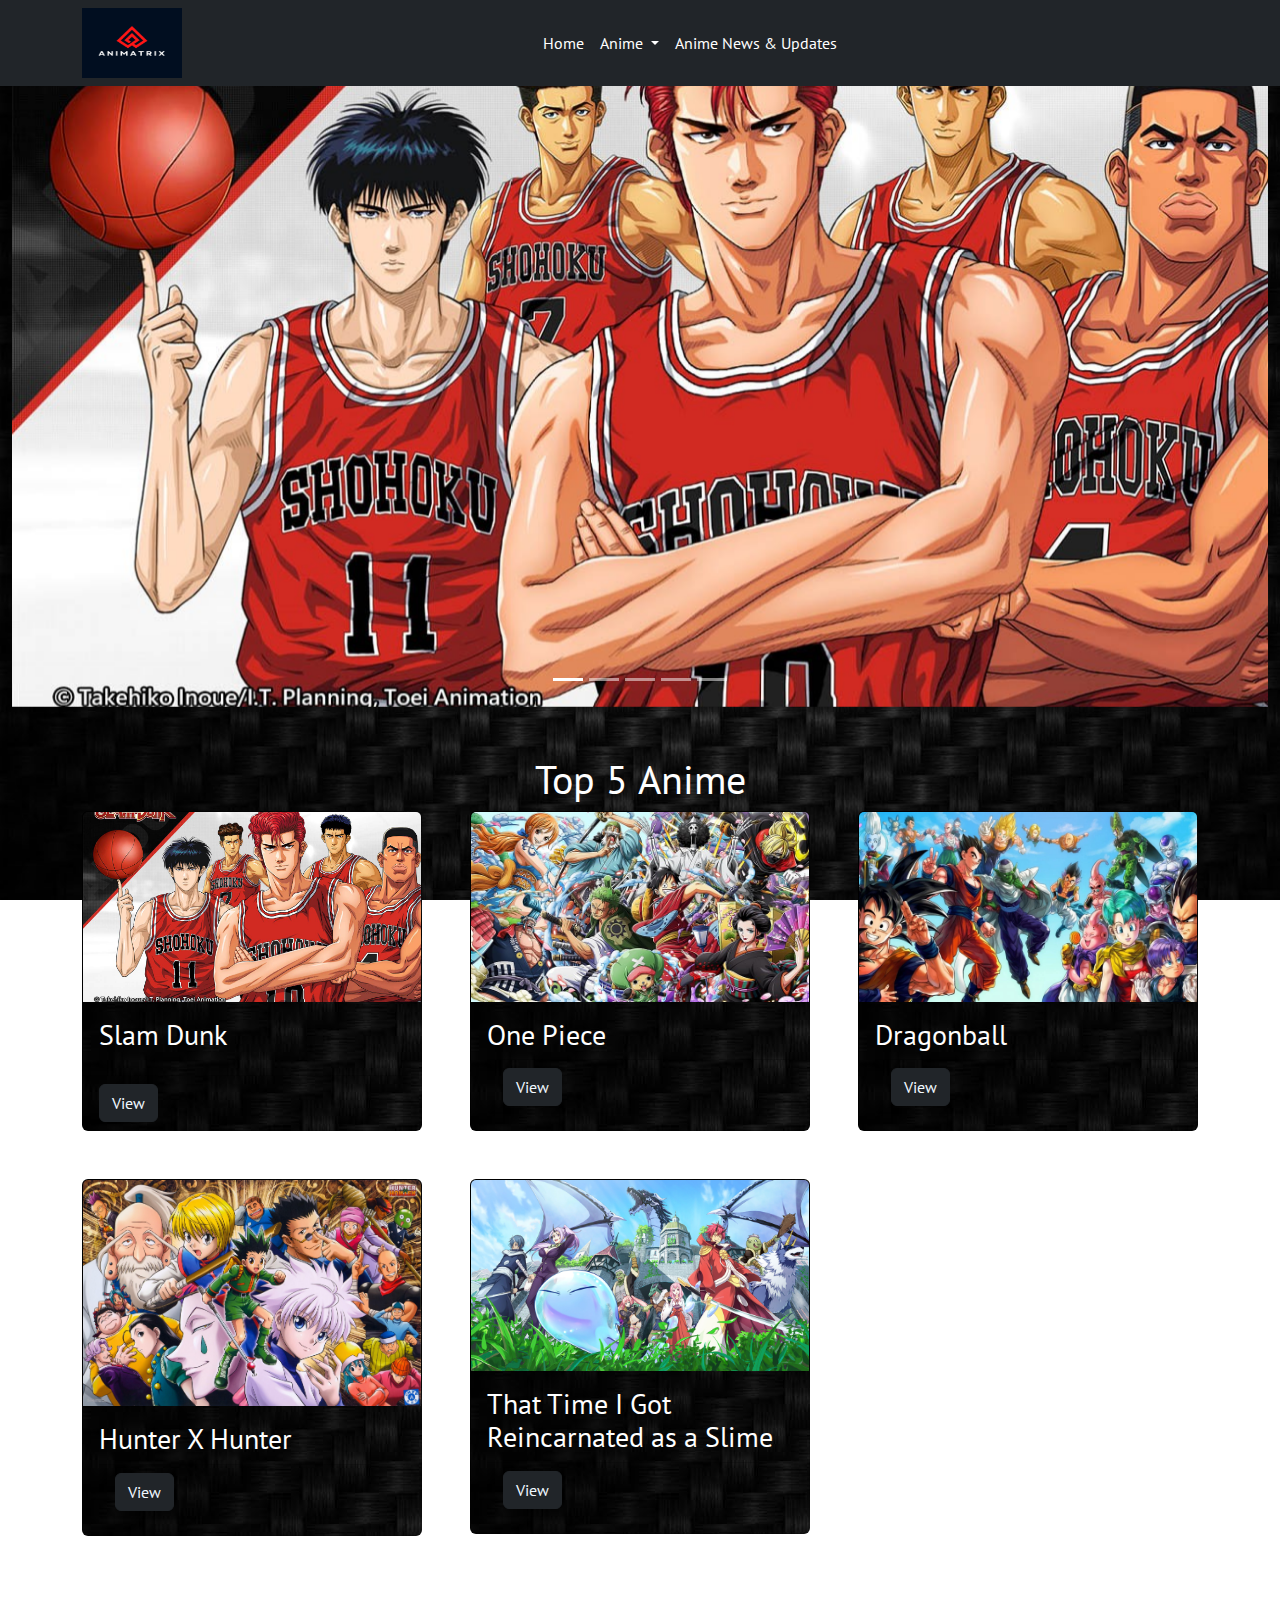
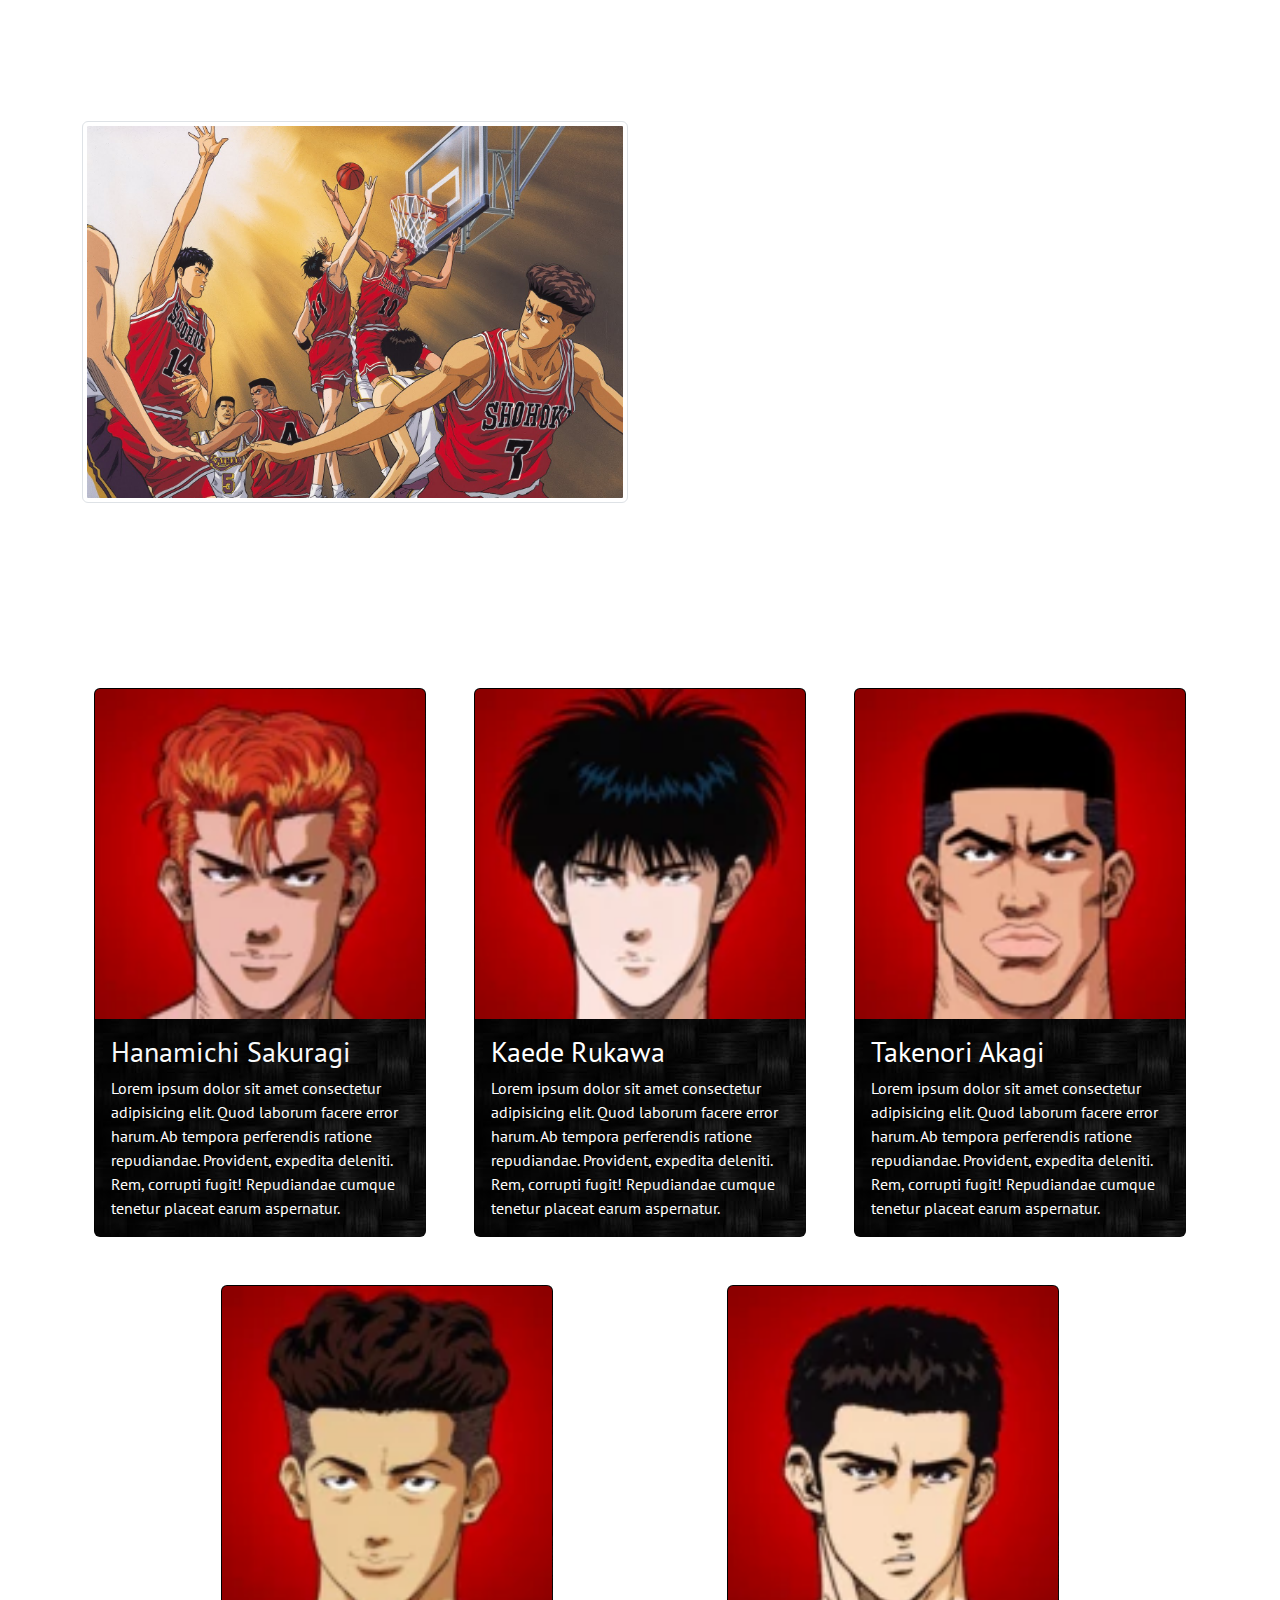
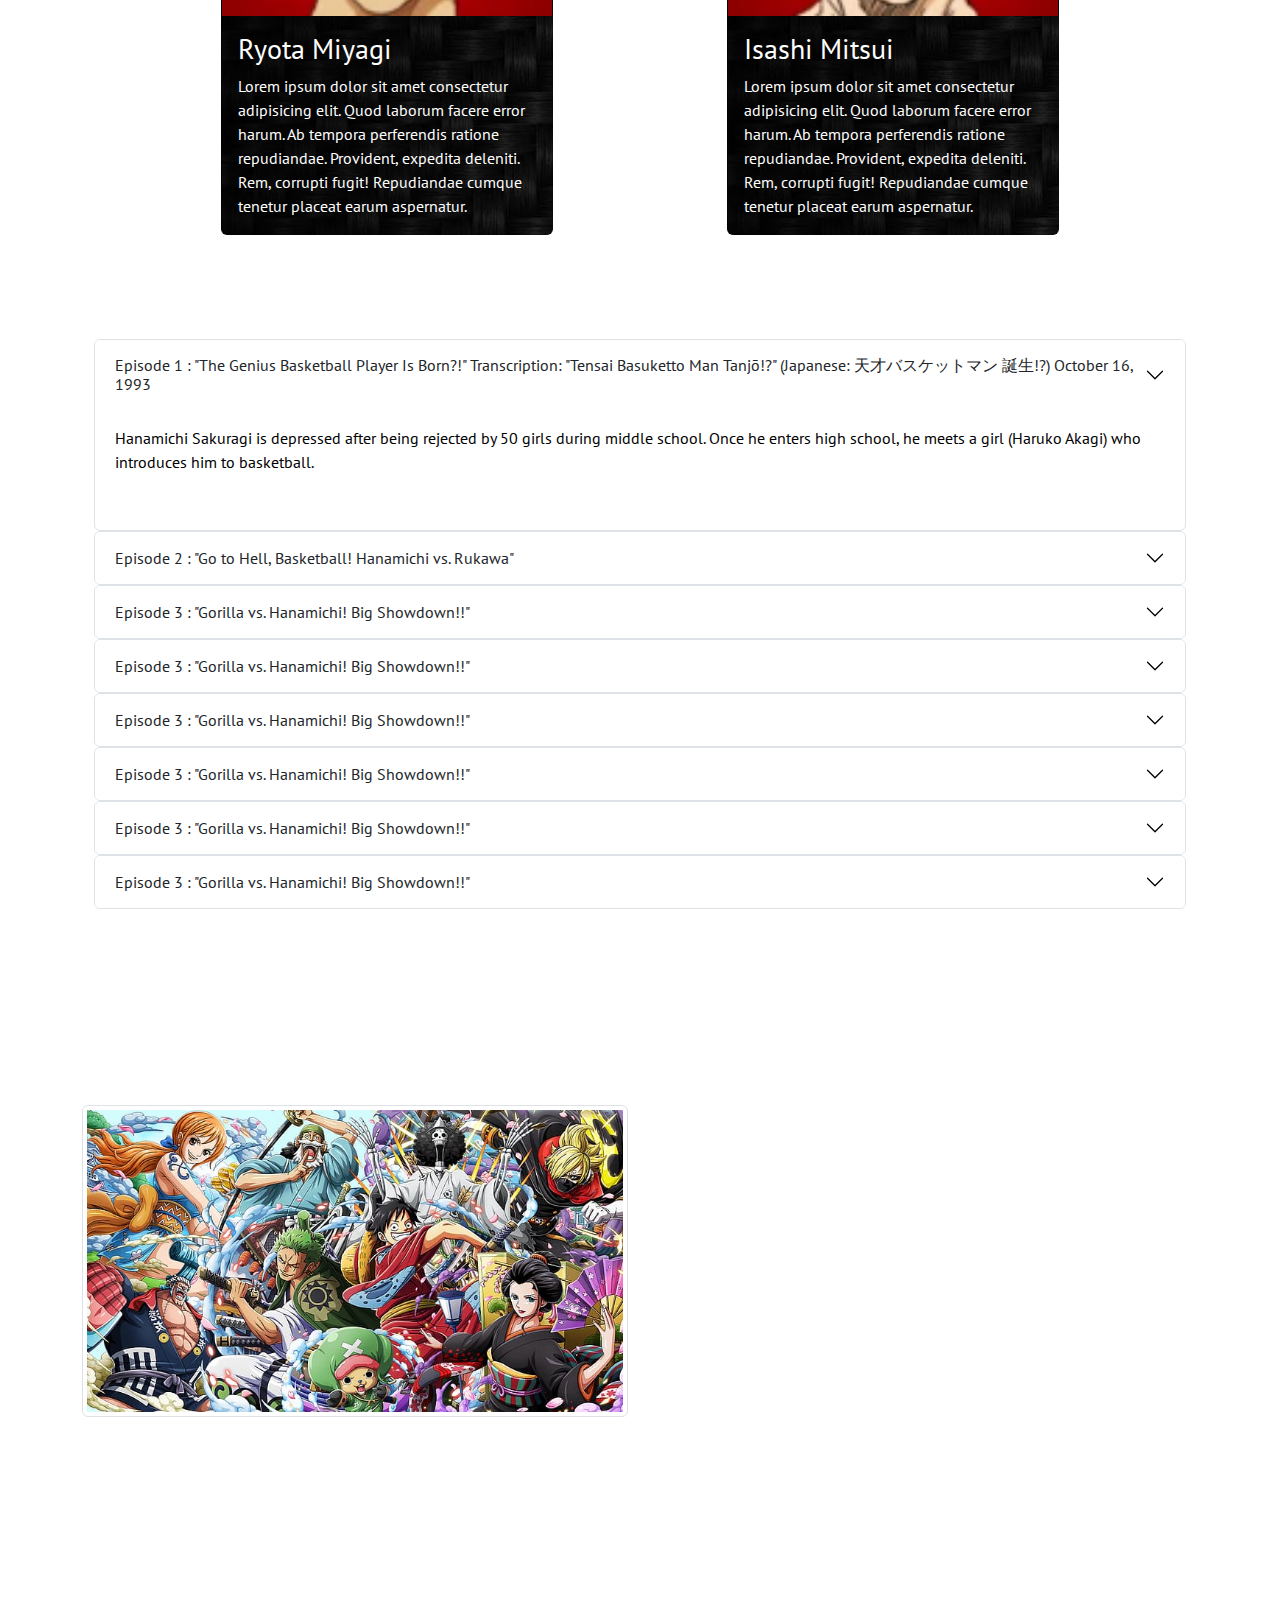
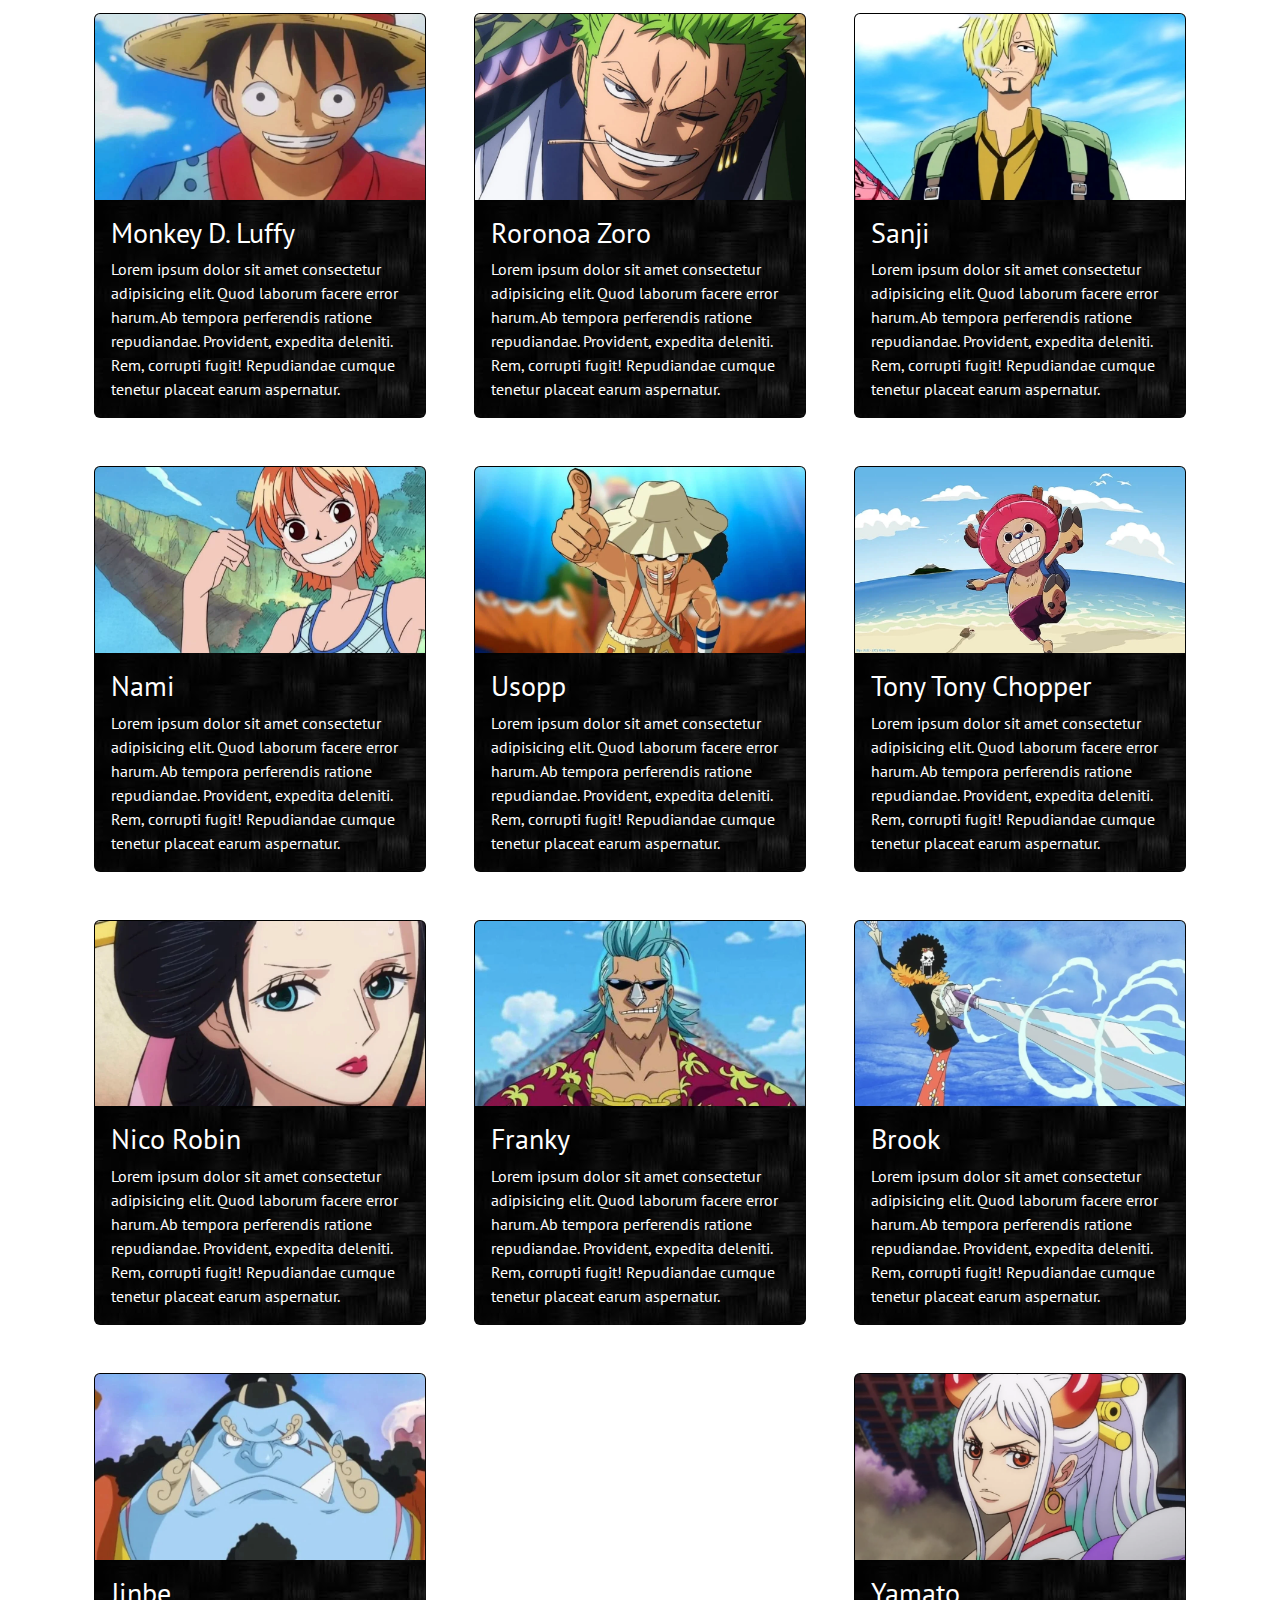
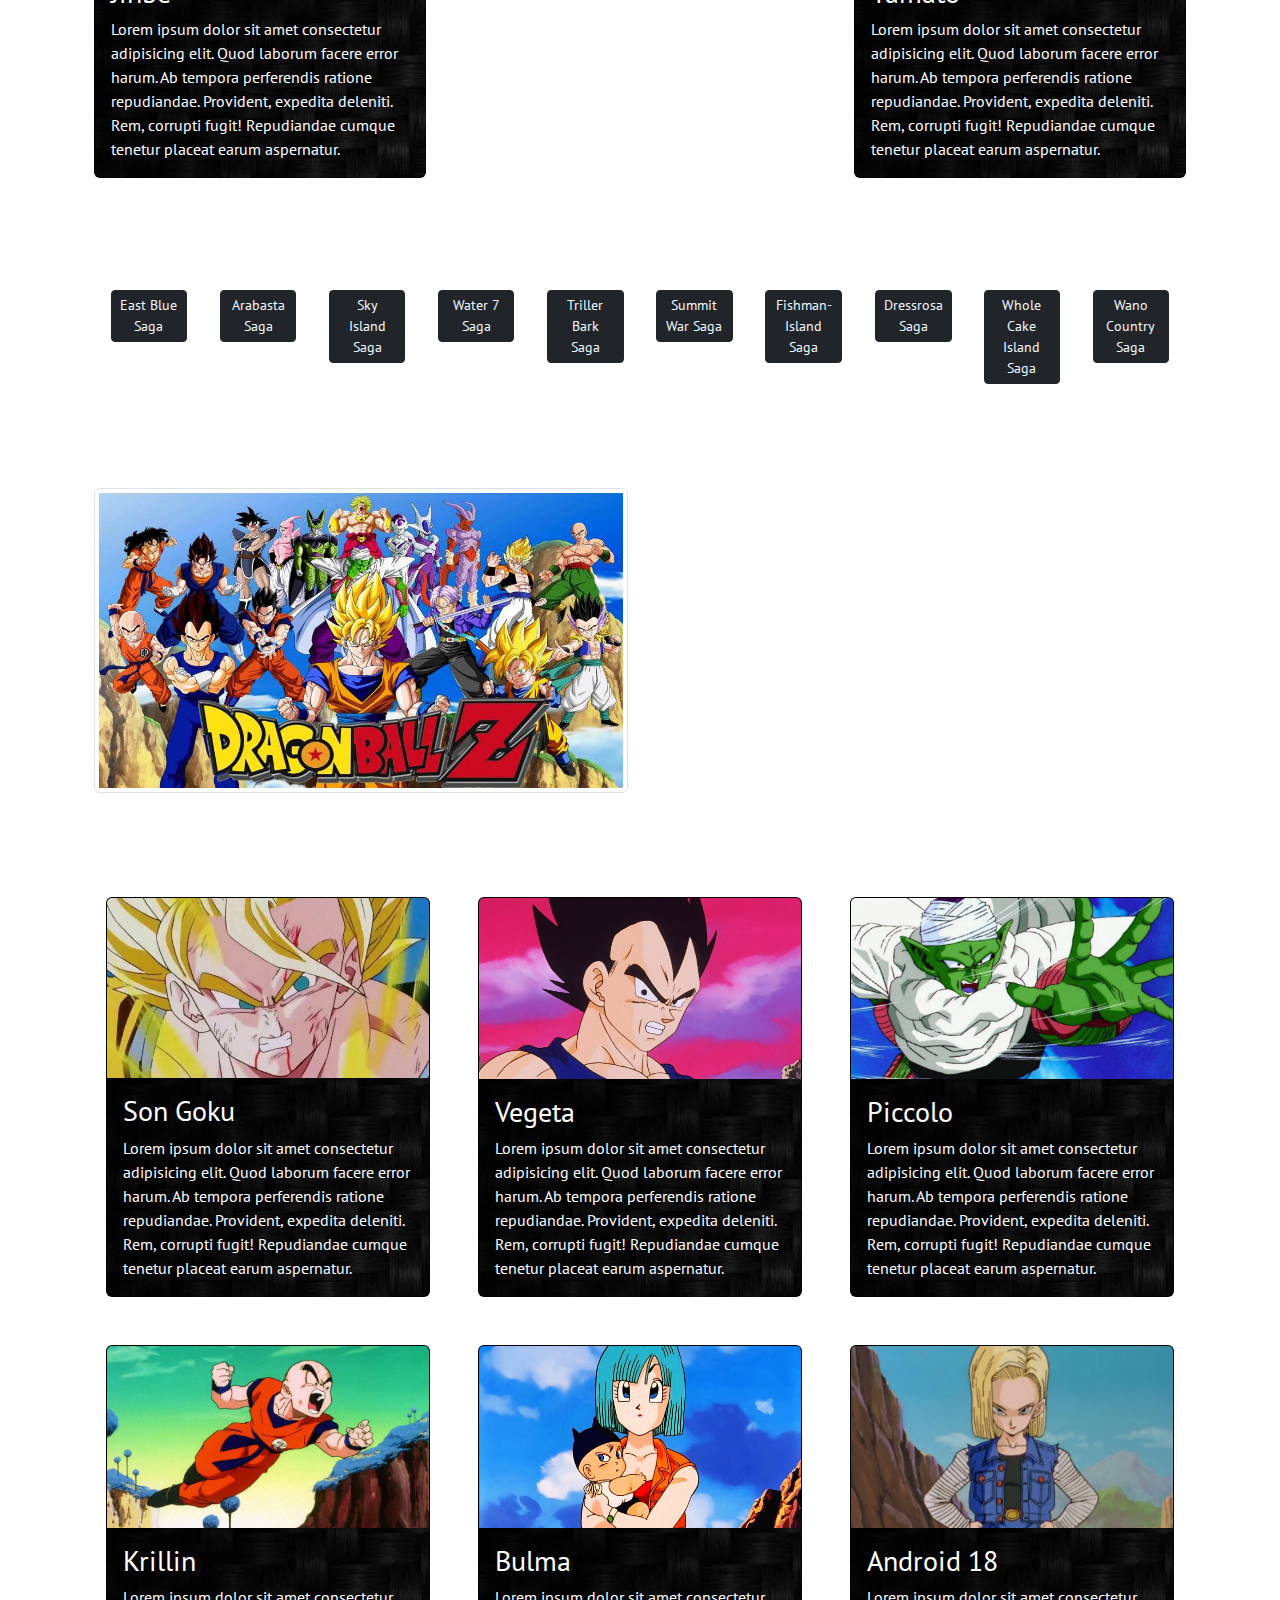
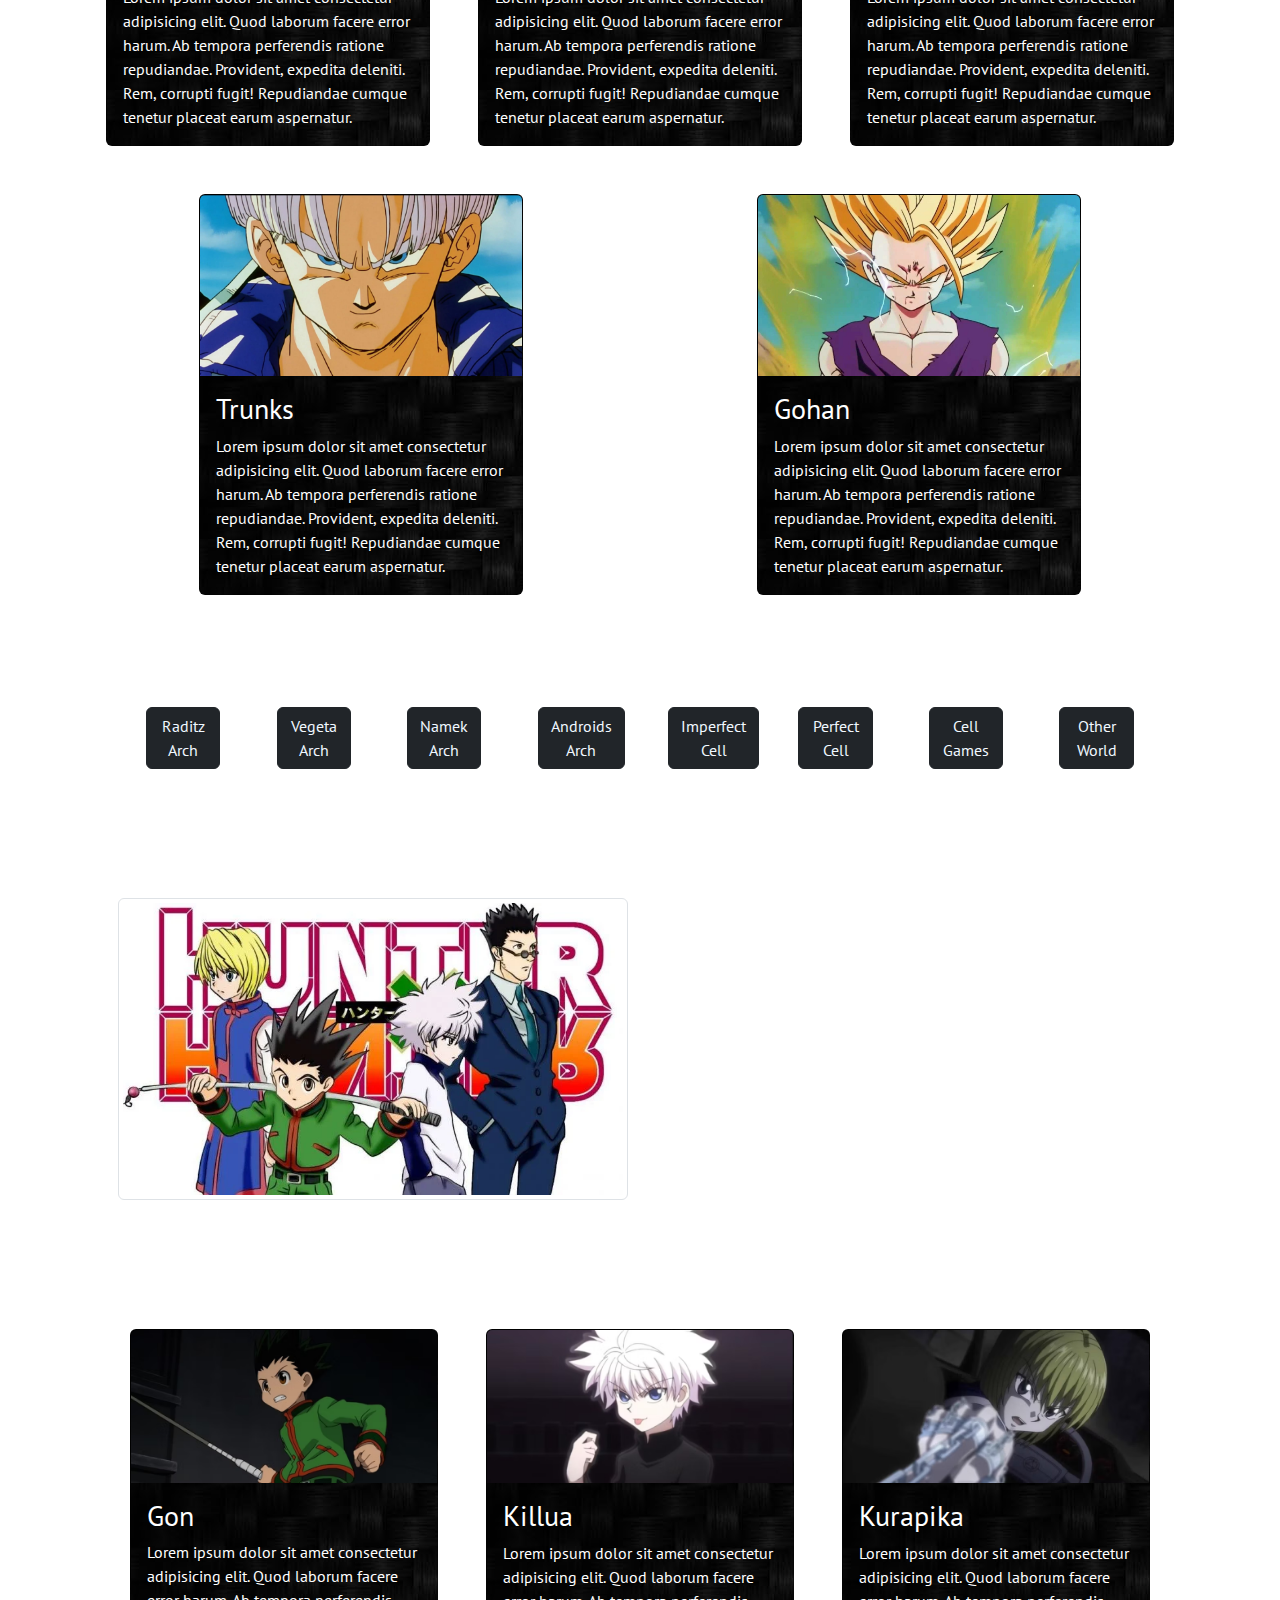
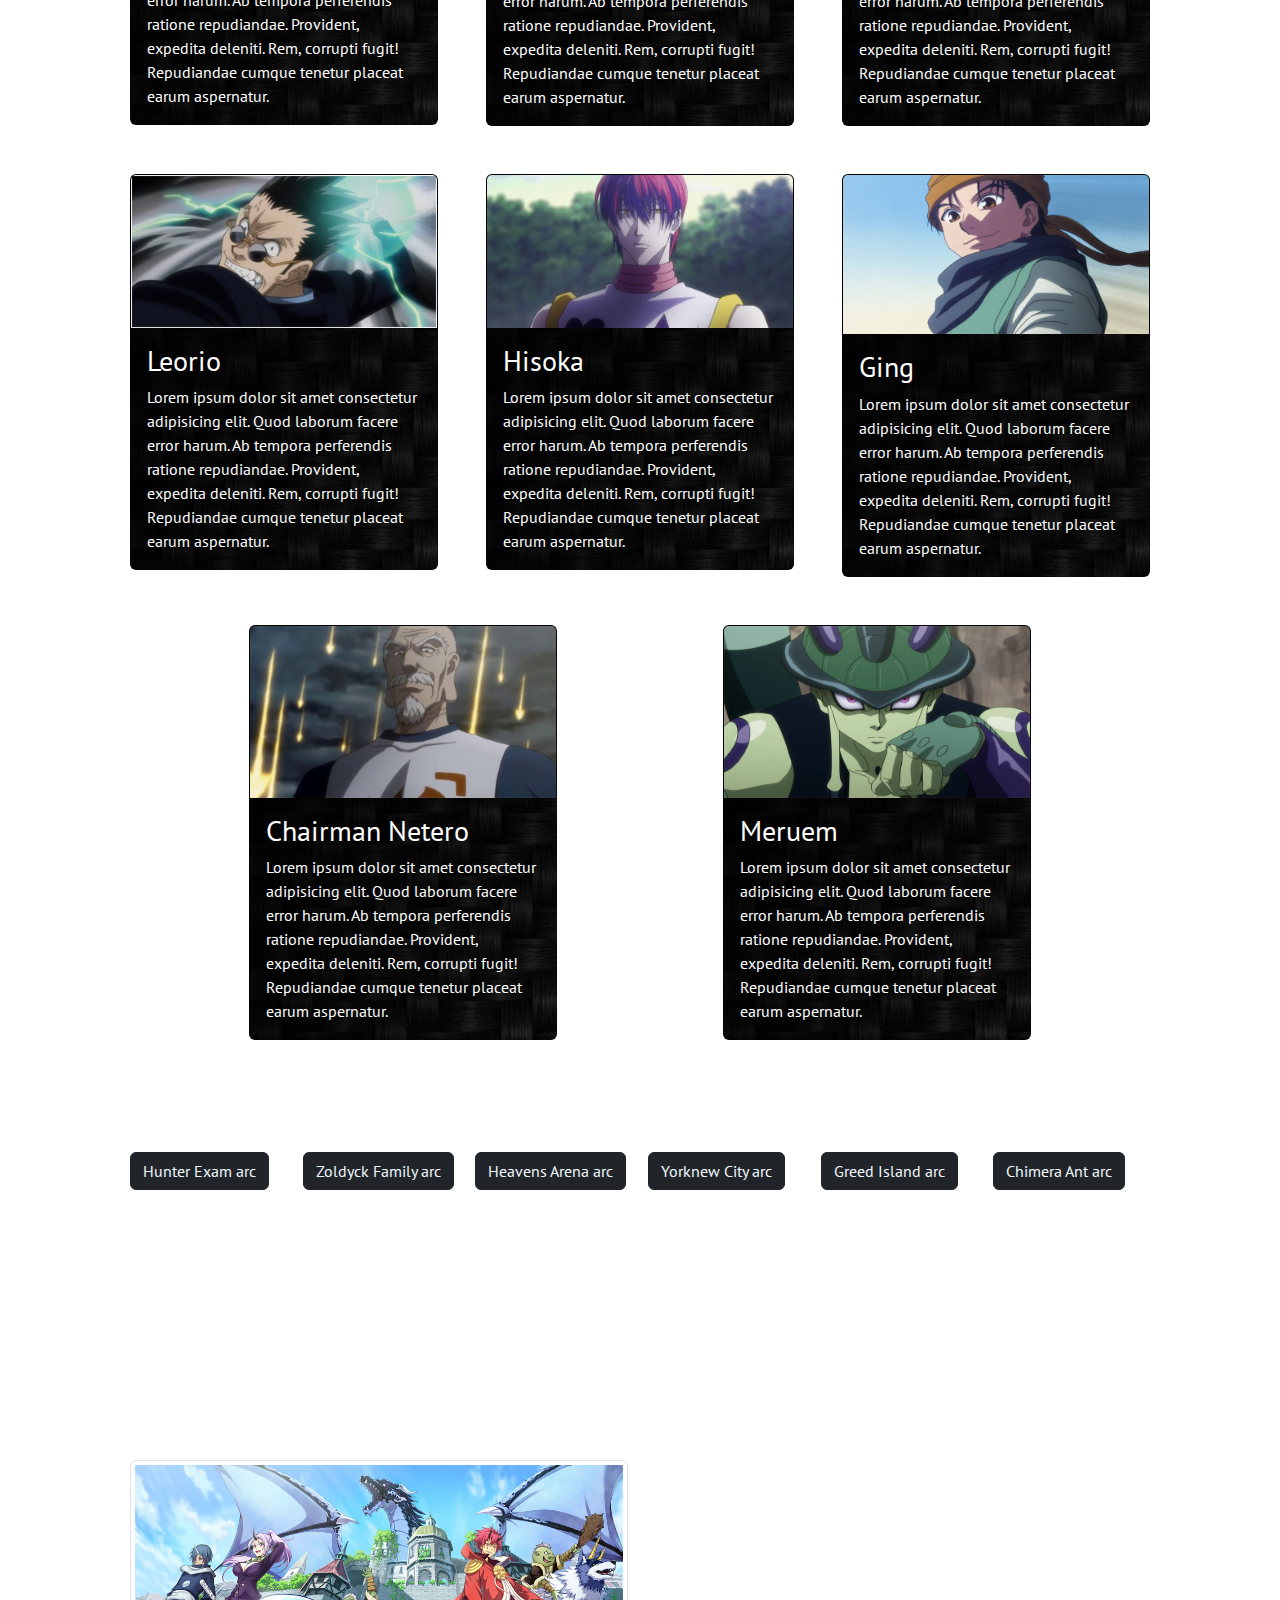
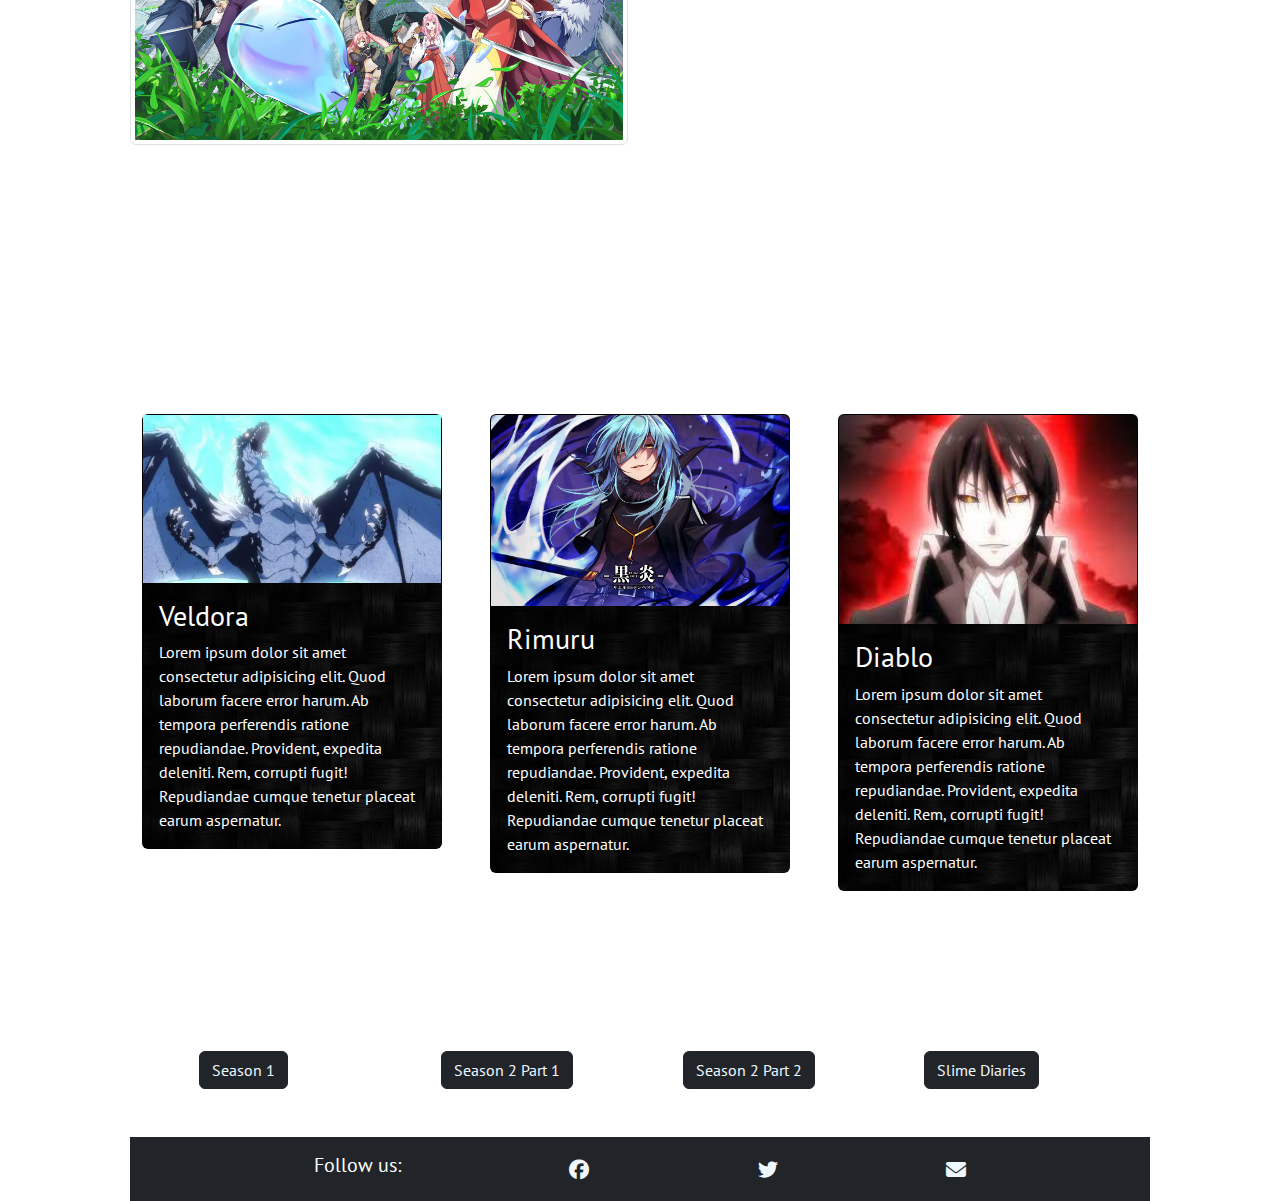
==== index.html @ 29f9392b "This is my first commit using CLI or Git Bash" ====
<!DOCTYPE html>
<html lang="en">
  <head>
    <meta charset="UTF-8" />
    <meta http-equiv="X-UA-Compatible" content="IE=edge" />
    <meta name="viewport" content="width=device-width, initial-scale=1.0" />
    <link rel="stylesheet" href="bootstrap.css" />
    <link rel="stylesheet" href="style.css" />
   
    <link rel="stylesheet" href="https://cdnjs.cloudflare.com/ajax/libs/font-awesome/6.1.1/css/all.min.css
    ">
    <link rel="preconnect" href="https://fonts.googleapis.com">
<link rel="preconnect" href="https://fonts.gstatic.com" crossorigin>
<link href="https://fonts.googleapis.com/css2?family=PT+Sans:wght@400;700&display=swap" rel="stylesheet">
    <title>My Favorite Anime</title>
  </head>
  <body>
    <div class="nav">
    <nav class="navbar navbar-expand-lg bg-dark fixed-top">
      <div class="container">
      <img src="/Teal Dark Blue Elegant Modern Letter A Rocket Logo.png" alt="" style="height: 70px; width: 100px;">
        <button
          class="navbar-toggler"
          data-bs-toggle="collapse"
          data-bs-target="#navbarToggler"
        >
          <span class="navbar-toggler-icon"></span>
        </button>
        <div class="collapse navbar-collapse" id="navbarToggler">
          <ul class="navbar-nav mx-auto">
            <li class="nav-item">
              <a class="nav-link active text-white" aria-current="page" href="index.html"
                >Home</a
              >
            </li>

            <li class="nav-item dropdown">
              <a class="nav-link dropdown-toggle text-white" href="#" id="dropDownSample" data-bs-toggle="dropdown">
               Anime
              </a>
              <ul class="dropdown-menu" aria-labelledby="dropDownSample">
                <li>
                  <a class="dropdown-item" href="#Slam Dunk">Slam Dunk</a>
                </li>
                <li>
                  <a class="dropdown-item" href="#One Piece">One Piece</a>
                </li>
                <li>
                  <a class="dropdown-item" href="#Dragon Ball">Dragonball</a>
                </li>
                <li>
                  <a class="dropdown-item" href="#Hunter x Hunter">Hunter x Hunter</a>
                </li>
                <li>
                  <a class="dropdown-item" href="#Slime">That Time I Reicarnated as slime</a>
                </li>


                
                
                
          </ul>

          <li class="nav-item">
            <a class="nav-link active text-white" aria-current="page" href="Anime-blogs.html"
              >Anime News & Updates</a
            >
          </li>
          
        </div>
      </div>
     
    </nav>
  <div>
</div>  

  <div class="container-fluid">
    <div id="carouselSlide" class="carousel slide" data-bs-ride="carousel">
        <div class="carousel-indicators">
          <button data-bs-target="#carouselSlide" data-bs-slide-to="0" class="active"></button>
          <button data-bs-target="#carouselSlide" data-bs-slide-to="1"></button>
          <button data-bs-target="#carouselSlide" data-bs-slide-to="2"></button>
          <button data-bs-target="#carouselSlide" data-bs-slide-to="3"></button>
          <button data-bs-target="#carouselSlide" data-bs-slide-to="4"></button>
        </div>

    <div class="carousel-inner">
        <div class="carousel-item active">
          <img src="Slamdunk.jpg" alt="" class="d-block w-100">
       
        </div>
        <div class="carousel-item">
          <img src="Onepiece2.jpg" alt="" class="d-block w-100">
       
        </div>
        <div class="carousel-item">
          <img src="Dragonball.webp" alt="" class="d-block w-100">
       
        </div>
        <div class="carousel-item">
          <img src="Hunterxhunter.jpg" alt="" class="d-block w-100">
       
        </div>
        <div class="carousel-item">
          <img src="Slime.jpg" alt="" class="d-block w-100">
          
        </div>
      
    </div>
</div>

<div class="container">
  <div class="mt-5">
    <h1 class="text-center">Top 5 Anime</h1>
  </div>
  <div class="row g-5">
    <div class="col-md-4">
      <div class="card">
        
          <img src="Slamdunk.jpg" alt="" class="card-img-top">
          <div class="card-body">
            <h3 class="card-title">Slam Dunk</h3>
           
        
          </div>
          <div class="card-footer">
            <button class="btn btn-dark"><a href="#Slam Dunk">View</a></button>
          </div>
      </div>
    </div>
    <div class="col-md-4">
      <div class="card">
        
          <img src="Onepiece.jpg" alt="" class="card-img-top">
          <div class="card-body">
            <h3 class="card-title">One Piece</h3>
           
          
              <div class="card-footer">
                <button class="btn btn-dark"><a href="#One Piece">View</a></button>
              </div>
          </div>
      </div>
    </div>
    <div class="col-md-4">
      <div class="card">
        
          <img src="Dragonball.webp" alt="" class="card-img-top">
          <div class="card-body">
            <h3 class="card-title">Dragonball</h3>
            
            
              <div class="card-footer">
                <button class="btn btn-dark"><a href="#Dragon Ball">View</a></button>
              </div>
          </div>
      </div>
    </div> 
    <div class="col-md-4">
      <div class="card">
       
          <img src="Hunterxhunter.jpg" alt="" class="card-img-top">
          <div class="card-body">
            <h3 class="card-title">Hunter X Hunter</h3>
            
           
              <div class="card-footer">
                <button class="btn btn-dark"><a href="#Hunter x Hunter">View</a></button>
              </div>
          </div>
      </div>
    </div> 
    <div class="col-md-4">
      <div class="card">
       
          <img src="Slime.jpg" alt="" class="card-img-top">
          <div class="card-body">
            <h3 class="card-title">That Time I Got Reincarnated as a Slime</h3>
         
         
              <div class="card-footer">
                <button class="btn btn-dark"><a href="#Slime">View</a></button>
              </div>
          </div>
      </div>
    </div>     
  </div>
</div>







<!--Start Slam Dunk-->

    <div class="container">
      <div id="Slam Dunk" class="mt-5">
        <h1 class="text-center">Slamdunk</h1>
     
        <div class="row align-items-center">
          <div class="col-md-6">
            <img src="w2.jpg" alt="" class="w-100 img-thumbnail" />
          </div>
          <div class="col-md-6">
         

          <p> Hanamichi Sakuragi is a delinquent and the leader of a gang. Sakuragi is very unpopular with girls, having been rejected an astonishing fifty times. In his first year at Shohoku High School, he meets Haruko Akagi, the girl of his dreams, and is overjoyed when she is not repulsed or scared of him like all the other girls he has asked out.

            Haruko, recognizing Sakuragi's athleticism, introduces him to the Shohoku basketball team. Sakuragi is reluctant to join the team at first, as he has no prior experience in sports and thinks that basketball is a game for losers because his fiftieth rejection was in favor of a basketball player. Sakuragi, despite his extreme immaturity and fiery temper, proves to be a natural athlete and joins the team, mainly in the hopes of impressing and getting closer to Haruko. Later on, Sakuragi realizes that he has come to actually love the sport, despite having previously played primarily because of his crush on Haruko. Kaede Rukawa—Sakuragi's bitter rival (both in basketball and because Haruko has a massive crush, albeit one-sided, on Rukawa), the star rookie and a "girl magnet"—joins the team at the same time. Not long after, Hisashi Mitsui, a skilled three-point shooter and ex–junior high school MVP, and Ryota Miyagi, a short but fast point guard, both rejoin the team and together these four struggle to fulfill team captain Takenori Akagi's dream of winning the national championship. Together, these misfits gain publicity and the once little-known Shohoku basketball team becomes an all-star contender in Japan who gained a popularity after defeating one of the powerhouse highschool teams at Interhigh.
          </p>
           
          </div>
        </div>
      </div>

   

      <div class="container">
        <div class="mt-5">
          <h1 class="text-center">Characters</h1>
        </div>
        <div class="row g-5 d-flex justify-content-evenly">
          <div class="col-md-4">
            <div class="card">
                <div class="b17">
                  <img src="SakuragiT.webp" alt="" class="card-img-top">
                </div>
                <div class="b18">
                  <img src="Sakuragi2.webp" alt="" class="card-img-top w-50">
                </div>
                
                <div class="card-body">
                  <h3 class="card-title"><a href="Sakuragi.html" class="text-light " data-bs-toggle="modal" data-bs-target="#SakuragiModal"> Hanamichi Sakuragi</a></h3>
                 
                  <p class="card-text">
                    Lorem ipsum dolor sit amet consectetur adipisicing elit. Quod laborum facere error harum. Ab tempora perferendis ratione repudiandae. Provident, expedita deleniti. Rem, corrupti fugit! Repudiandae cumque tenetur placeat earum aspernatur.
                    </p>
                </div>
            </div>
          </div>
          <div class="col-md-4 ">
            <div class="card">
                <div class="b19">
                  <img src="RukawaT.webp" alt="" class="card-img-top">
                </div>
                <div class="b20">
                  <img src="Rukawa2.webp" alt="" class="card-img-top w-50">
                </div>
                
                <div class="card-body">
                  <h3 class="card-title">Kaede Rukawa</h3>
                 
                  <p class="card-text">
                    Lorem ipsum dolor sit amet consectetur adipisicing elit. Quod laborum facere error harum. Ab tempora perferendis ratione repudiandae. Provident, expedita deleniti. Rem, corrupti fugit! Repudiandae cumque tenetur placeat earum aspernatur.
                    </p>
                </div>
            </div>
          </div>
          <div class="col-md-4">
            <div class="card">
              <div class="b21">
                <img src="AkagiT.webp" alt="" class="card-img-top">
              </div>
              <div class="b22">
                <img src="akagi2.jpg" alt="" class="card-img-top w-50">
              </div>
               
                <div class="card-body">
                  <h3 class="card-title">Takenori Akagi</h3>
                  
                  <p class="card-text">
                    Lorem ipsum dolor sit amet consectetur adipisicing elit. Quod laborum facere error harum. Ab tempora perferendis ratione repudiandae. Provident, expedita deleniti. Rem, corrupti fugit! Repudiandae cumque tenetur placeat earum aspernatur.
                    </p>
                </div>
            </div>
          </div> 
          <div class="col-md-4">
            <div class="card">
              <div class="b23">
                <img src="RyotaT.webp" alt="" class="card-img-top">
              </div>
              <div class="b24">
                <img src="Miyagi2.webp" alt="" class="card-img-top w-50">
              </div>
                
                <div class="card-body">
                  <h3 class="card-title">Ryota Miyagi</h3>
                  
                  <p class="card-text">
                    Lorem ipsum dolor sit amet consectetur adipisicing elit. Quod laborum facere error harum. Ab tempora perferendis ratione repudiandae. Provident, expedita deleniti. Rem, corrupti fugit! Repudiandae cumque tenetur placeat earum aspernatur.
                    </p>
                </div>
            </div>
          </div> 
          <div class="col-md-4">
            <div class="card">
              <div class="b25">
                <img src="MitsuiT.webp" alt="" class="card-img-top">
              </div>
              <div class="b26">
                <img src="Mitsui2.webp" alt="" class="card-img-top w-50">
              </div>
                
                <div class="card-body">
                  <h3 class="card-title">Isashi Mitsui</h3>
               
                  <p class="card-text">
                    Lorem ipsum dolor sit amet consectetur adipisicing elit. Quod laborum facere error harum. Ab tempora perferendis ratione repudiandae. Provident, expedita deleniti. Rem, corrupti fugit! Repudiandae cumque tenetur placeat earum aspernatur.
                    </p>
                </div>
            </div>
          </div>     
        </div>
      </div>
      
      <div id="Episodes" class="mt-5">
        <h1 class="text-center">Episodes</h1>
        
        <div class="container">
            <div class="accordion">
              <div class="accordion-item">
                <h2 class="accordion-header">
                  <button class="accordion-button collapsed" data-bs-toggle="collapse" data-bs-target="#item-1">
                    Episode 1 : "The Genius Basketball Player Is Born?!" 
                    Transcription: "Tensai Basuketto Man Tanjō!?" (Japanese: 天才バスケットマン 誕生!?) October 16, 1993
                  </button>
                </h2>
                <div id="item-1" class="accordion-collapse collapse show">
                    <div class="accordion-body">
                        <p>Hanamichi Sakuragi is depressed after being rejected by 50 girls during middle school. Once he enters high school, he meets a girl (Haruko Akagi) who introduces him to basketball.</p>  <br>
                     
                        
                    </div>
                </div>
              </div>
            </div>
          </div>

          <div class="container">
            <div class="accordion">
              <div class="accordion-item">
                <h2 class="accordion-header">
                  <button class="accordion-button collapsed" data-bs-toggle="collapse" data-bs-target="#item-2">
                   Episode 2 : "Go to Hell, Basketball! Hanamichi vs. Rukawa"
                  </button>
                </h2>
                <div id="item-2" class="accordion-collapse collapse">
                    <div class="accordion-body">
                      After school, Hanamichi has a run-in with Rukawa Kaede, who Haruko has a crush on. Hanamichi gets into a fight with him out of jealousy, causing Haruko to hate him. Later, Hanamichi gets into a competition with the Shohoku basketball captain after he calls the sport 'childish'.
                    </div>
                </div>
              </div>
            </div>
          </div>
      </div>
      <div class="container">
        <div class="accordion">
          <div class="accordion-item">
            <h2 class="accordion-header">
              <button class="accordion-button collapsed" data-bs-toggle="collapse" data-bs-target="#item-3">
                </i>Episode 3 : "Gorilla vs. Hanamichi! Big Showdown!!"
              </button>
            </h2>
            <div id="item-3" class="accordion-collapse collapse">
                <div class="accordion-body">
                  Hanamichi pulls off an amazing defense and manages to steal the ball from Akagi. He also manages to successfully pull off a slam dunk against Akagi. After the challenge, he finds out that Akagi is actually Haruko's brother.
                </div>
            </div>
          </div>
        </div>
      </div>
      <div class="container">
        <div class="accordion">
          <div class="accordion-item">
            <h2 class="accordion-header">
              <button class="accordion-button collapsed" data-bs-toggle="collapse" data-bs-target="#item-4">
                </i>Episode 3 : "Gorilla vs. Hanamichi! Big Showdown!!"
              </button>
            </h2>
            <div id="item-4" class="accordion-collapse collapse">
                <div class="accordion-body">
                  Hanamichi pulls off an amazing defense and manages to steal the ball from Akagi. He also manages to successfully pull off a slam dunk against Akagi. After the challenge, he finds out that Akagi is actually Haruko's brother.
                </div>
            </div>
          </div>
        </div>
      </div>
      <div class="container">
        <div class="accordion">
          <div class="accordion-item">
            <h2 class="accordion-header">
              <button class="accordion-button collapsed" data-bs-toggle="collapse" data-bs-target="#item-4">
                </i>Episode 3 : "Gorilla vs. Hanamichi! Big Showdown!!"
              </button>
            </h2>
            <div id="item-4" class="accordion-collapse collapse">
                <div class="accordion-body">
                  Hanamichi pulls off an amazing defense and manages to steal the ball from Akagi. He also manages to successfully pull off a slam dunk against Akagi. After the challenge, he finds out that Akagi is actually Haruko's brother.
                </div>
            </div>
          </div>
        </div>
      </div>
      <div class="container">
        <div class="accordion">
          <div class="accordion-item">
            <h2 class="accordion-header">
              <button class="accordion-button collapsed" data-bs-toggle="collapse" data-bs-target="#item-5">
                </i>Episode 3 : "Gorilla vs. Hanamichi! Big Showdown!!"
              </button>
            </h2>
            <div id="item-5" class="accordion-collapse collapse">
                <div class="accordion-body">
                  Hanamichi pulls off an amazing defense and manages to steal the ball from Akagi. He also manages to successfully pull off a slam dunk against Akagi. After the challenge, he finds out that Akagi is actually Haruko's brother.
                </div>
            </div>
          </div>
        </div>
      </div>
      <div class="container">
        <div class="accordion">
          <div class="accordion-item">
            <h2 class="accordion-header">
              <button class="accordion-button collapsed" data-bs-toggle="collapse" data-bs-target="#item-6">
                </i>Episode 3 : "Gorilla vs. Hanamichi! Big Showdown!!"
              </button>
            </h2>
            <div id="item-6" class="accordion-collapse collapse">
                <div class="accordion-body">
                  Hanamichi pulls off an amazing defense and manages to steal the ball from Akagi. He also manages to successfully pull off a slam dunk against Akagi. After the challenge, he finds out that Akagi is actually Haruko's brother.
                </div>
            </div>
          </div>
        </div>
      </div>
      <div class="container">
        <div class="accordion">
          <div class="accordion-item">
            <h2 class="accordion-header">
              <button class="accordion-button collapsed" data-bs-toggle="collapse" data-bs-target="#item-7">
                </i>Episode 3 : "Gorilla vs. Hanamichi! Big Showdown!!"
              </button>
            </h2>
            <div id="item-7" class="accordion-collapse collapse">
                <div class="accordion-body">
                  Hanamichi pulls off an amazing defense and manages to steal the ball from Akagi. He also manages to successfully pull off a slam dunk against Akagi. After the challenge, he finds out that Akagi is actually Haruko's brother.
                </div>
            </div>
          </div>
        </div>
      </div>
  </div>

  <!--End Slam Dunk-->
  
<!--Start One Piece-->
  <div class="container">
  <div id="One Piece" class="mt-5">
    <h1 class="text-center">One Piece</h1>
 
    <div class="row align-items-center">
      <div class="col-md-6">
        <img src="Onepiece.jpg" alt="" class="w-100 img-thumbnail" />
      </div>
      <div class="col-md-6">
     

      <p>The series focuses on Monkey D. Luffy, a young man made of rubber, who, inspired by his childhood idol, the powerful pirate Red-Haired Shanks, sets off on a journey from the East Blue Sea to find the mythical treasure, the One Piece, and proclaim himself the King of the Pirates. In an effort to organize his own crew, the Straw Hat Pirates,[Jp 1] Luffy rescues and befriends a pirate hunter and swordsman named Roronoa Zoro, and they head off in search of the titular treasure. They are joined in their journey by Nami, a money-obsessed thief and navigator; Usopp, a sniper and compulsive liar; and Sanji, a perverted but chivalrous cook. They acquire a ship, the Going Merry,[Jp 2] and engage in confrontations with notorious pirates of the East Blue. As Luffy and his crew set out on their adventures, others join the crew later in the series, including Tony Tony Chopper, an anthropomorphized reindeer doctor; Nico Robin, an archaeologist and former Baroque Works assassin; Franky, a cyborg shipwright; Brook, a skeleton musician and swordsman; and Jimbei, a fish-man helmsman and former member of the Seven Warlords of the Sea. Once the Going Merry is damaged beyond repair, Franky builds the Straw Hat Pirates a new ship, the Thousand Sunny,[Jp 3] Together, they encounter other pirates, bounty hunters, criminal organizations, revolutionaries, secret agents, and soldiers of the corrupt World Government, and various other friends and foes, as they sail the seas in pursuit of their dreams.
      </p>
       
      </div>
    </div>
  </div>

  <div class="container">
    <div class="mt-5">
      <h1 class="text-center">Characters</h1>
    </div>
    <div class="row g-5 d-flex justify-content-between">
      <div class="col-md-4 ">
        <div class="card">
          <div class="picture1">
            <img src="Luffy.webp" alt="" class="card-img-top ">
          </div>
          <div class="picture2">
            <img src="luffyw.jpg" alt="" class="card-img-top ">
          </div>
            <div class="card-body">
              <h3 class="card-title">Monkey D. Luffy</h3>
             
              <p class="card-text">
                Lorem ipsum dolor sit amet consectetur adipisicing elit. Quod laborum facere error harum. Ab tempora perferendis ratione repudiandae. Provident, expedita deleniti. Rem, corrupti fugit! Repudiandae cumque tenetur placeat earum aspernatur.
                </p>
            </div>
        </div>
      </div>
      <div class="col-md-4">
        <div class="card">
          <div class="picture3">
            <img src="Zoro.webp" alt="" class="card-img-top">
          </div>
          <div class="picture4">
            <img src="zorow.jpg" alt="" class="card-img-top">
          </div>
            <div class="card-body">
              <h3 class="card-title">Roronoa Zoro</h3>
             
              <p class="card-text">
                Lorem ipsum dolor sit amet consectetur adipisicing elit. Quod laborum facere error harum. Ab tempora perferendis ratione repudiandae. Provident, expedita deleniti. Rem, corrupti fugit! Repudiandae cumque tenetur placeat earum aspernatur.
                </p>
            </div>
        </div>
      </div>
      <div class="col-md-4">
        <div class="card">
          <div class="picture5">
            <img src="Sanji.webp" alt="" class="card-img-top">
          </div>    
          <div class="picture6">
            <img src="sanjif.jpg" alt="" class="card-img-top">
          </div>        
            
            <div class="card-body">
              <h3 class="card-title">Sanji</h3>
              
              <p class="card-text">
                Lorem ipsum dolor sit amet consectetur adipisicing elit. Quod laborum facere error harum. Ab tempora perferendis ratione repudiandae. Provident, expedita deleniti. Rem, corrupti fugit! Repudiandae cumque tenetur placeat earum aspernatur.
                </p>
            </div>
        </div>
      </div> 
      <div class="col-md-4">
        <div class="card">
            <div class="picture7">
            <img src="Nami.webp" alt="" class="card-img-top">
            </div>
            <div class="picture8">
              <img src="Namiw.jpg" alt="" class="card-img-top">
              </div>
            <div class="card-body">
              <h3 class="card-title">Nami</h3>
              
              <p class="card-text">
                Lorem ipsum dolor sit amet consectetur adipisicing elit. Quod laborum facere error harum. Ab tempora perferendis ratione repudiandae. Provident, expedita deleniti. Rem, corrupti fugit! Repudiandae cumque tenetur placeat earum aspernatur.
                </p>
            </div>
        </div>
      </div> 
      <div class="col-md-4">
        <div class="card">
            <div class="picture9">
              <img src="Usopp.webp" alt="" class="card-img-top">
            </div>
            <div class="picture10">
              <img src="Usoppw.jpg" alt="" class="card-img-top">
            </div>
            <div class="card-body">
              <h3 class="card-title">Usopp</h3>
           
              <p class="card-text">
                Lorem ipsum dolor sit amet consectetur adipisicing elit. Quod laborum facere error harum. Ab tempora perferendis ratione repudiandae. Provident, expedita deleniti. Rem, corrupti fugit! Repudiandae cumque tenetur placeat earum aspernatur.
                </p>
            </div>
        </div>
      </div>
      <div class="col-md-4">
        <div class="card">
          <div class="picture11">
            <img src="Chopper.webp" alt="" class="card-img-top">
          </div>
          <div class="picture12"> 
            <img src="Chopperw.jpg" alt="" class="card-img-top">
          </div>
            <div class="card-body">
              <h3 class="card-title">Tony Tony Chopper</h3>
           
              <p class="card-text">
                Lorem ipsum dolor sit amet consectetur adipisicing elit. Quod laborum facere error harum. Ab tempora perferendis ratione repudiandae. Provident, expedita deleniti. Rem, corrupti fugit! Repudiandae cumque tenetur placeat earum aspernatur.
                </p>
            </div>
        </div>
      </div>  
      <div class="col-md-4">
        <div class="card">
          <div class="picture13">
            <img src="Robin.webp" alt="" class="card-img-top">
          </div>
          <div class="picture14">
            <img src="Nico2.webp" alt="" class="card-img-top">
          </div>
            <div class="card-body">
              <h3 class="card-title">Nico Robin</h3>
           
              <p class="card-text">
                Lorem ipsum dolor sit amet consectetur adipisicing elit. Quod laborum facere error harum. Ab tempora perferendis ratione repudiandae. Provident, expedita deleniti. Rem, corrupti fugit! Repudiandae cumque tenetur placeat earum aspernatur.
                </p>
            </div>
        </div>
      </div> 
      <div class="col-md-4">
        <div class="card">
            <div class="picture15">
            <img src="Frankywebp.webp" alt="" class="card-img-top">
            </div>
            <div class="picture16">
              <img src="Frankyw.jpg" alt="" class="card-img-top">
              </div>
            <div class="card-body">
              <h3 class="card-title">Franky</h3>
           
              <p class="card-text">
                Lorem ipsum dolor sit amet consectetur adipisicing elit. Quod laborum facere error harum. Ab tempora perferendis ratione repudiandae. Provident, expedita deleniti. Rem, corrupti fugit! Repudiandae cumque tenetur placeat earum aspernatur.
                </p>
            </div>
        </div>
      </div> 
      <div class="col-md-4">
        <div class="card">
          <div class="picture17">
            <img src="Brook.webp" alt="" class="card-img-top">
          </div>
          <div class="picture18">
            <img src="Brookw.jpg" alt="" class="card-img-top">
          </div>
            <div class="card-body">
              <h3 class="card-title">Brook</h3>
           
              <p class="card-text">
                Lorem ipsum dolor sit amet consectetur adipisicing elit. Quod laborum facere error harum. Ab tempora perferendis ratione repudiandae. Provident, expedita deleniti. Rem, corrupti fugit! Repudiandae cumque tenetur placeat earum aspernatur.
                </p>
            </div>
        </div>
      </div> 
      <div class="col-md-4">
        <div class="card">
          <div class="picture19">
            <img src="Jinbe.webp" alt="" class="card-img-top">
          </div> 
          <div class="picture20">
            <img src="Jinbew.jpg" alt="" class="card-img-top">
          </div> 
            <div class="card-body">
              <h3 class="card-title">Jinbe</h3>
           
              <p class="card-text">
                Lorem ipsum dolor sit amet consectetur adipisicing elit. Quod laborum facere error harum. Ab tempora perferendis ratione repudiandae. Provident, expedita deleniti. Rem, corrupti fugit! Repudiandae cumque tenetur placeat earum aspernatur.
                </p>
            </div>
        </div>
      </div> 
      <div class="col-md-4">
        <div class="card">
          <div class="19">
            <img src="Yamato.webp" alt="" class="card-img-top">
          </div>
          <div class="card-body">
              <h3 class="card-title">Yamato</h3>
           
              <p class="card-text">
                Lorem ipsum dolor sit amet consectetur adipisicing elit. Quod laborum facere error harum. Ab tempora perferendis ratione repudiandae. Provident, expedita deleniti. Rem, corrupti fugit! Repudiandae cumque tenetur placeat earum aspernatur.
                </p>
            </div>
        </div>
      </div> 
         
    </div>
  </div>

  <div id="Episodes" class="mt-5">
    <h1 class="text-center">Episode Guide</h1>

    <div class="container mt-3">
      <div class="row d-flex justify-content-evenly g-3">
        <div class="col-md-1">
          <button class="btn btn-dark btn-sm"><a href="Eastbluesaga.html">East Blue Saga</a></button>
        </div>
        <div class="col-md-1">
          <button class="btn btn-dark btn-sm"><a href="">Arabasta Saga</a></button>
        </div>
        <div class="col-md-1">
          <button class="btn btn-dark btn-sm"><a href="">Sky Island Saga</a></button>
        </div>
        <div class="col-md-1">
          <button class="btn btn-dark btn-sm"><a href="">Water 7 Saga</a></button>
        </div>
        <div class="col-md-1">
          <button class="btn btn-dark btn-sm"><a href="">Triller Bark Saga</a></button>
        </div>
        <div class="col-md-1">
          <button class="btn btn-dark btn-sm"><a href="">Summit War Saga</a></button>
        </div>
        <div class="col-md-1">
          <button class="btn btn-dark btn-sm"><a href="">Fishman-Island Saga</a></button>
        </div>
        <div class="col-md-1">
          <button class="btn btn-dark btn-sm"><a href="">Dressrosa Saga</a></button>
        </div>
        <div class="col-md-1">
          <button class="btn btn-dark btn-sm"><a href="">Whole Cake Island Saga</a></button>
        </div>
        <div class="col-md-1">
          <button class="btn btn-dark btn-sm"><a href="">Wano Country Saga</a></button>
        </div>
       
      
       
        

      </div>
    </div>
    
    <!-- <div class="container">
        <div class="accordion">
          <div class="accordion-item">
            <h2 class="accordion-header">
              <button class="accordion-button collapsed" data-bs-toggle="collapse" data-bs-target="#item-1"> Episode 1:
                "I'm Gonna Be King of the Pirates!"
                "I'm Luffy! The Man Who's Gonna Be King of the Pirates!"
              </button>
            </h2>
            <div id="item-1" class="accordion-collapse collapse show">
                <div class="accordion-body">
                    <p>The series begins with an attack on a cruise ship at the hands of Alvida. Coby, a slave of Alvida, discovers a barrel. One of Alvida's pirates attempts to open the barrel, but a young boy emerges and accidentally hits him. The remaining pirates attack him, but the stranger stops them and says that his name is Monkey D. Luffy. Luffy drags Coby to the storage cellar of the ship, where he eats and converses with Coby, who reveals his dream of being a marine. Alvida confronts Luffy, but he escapes and knocks her pirate crew down with his Devil Fruit power. Luffy explains that he ate the Gum-Gum Fruit, therefore he has the properties of rubber. Coby, inspired by Luffy, stands up for himself when Alvida confronts them. Luffy uses his Gum-Gum Pistol technique on Alvida. Luffy and Coby sail away in a "borrowed" boat from Alvida's crew. Luffy asks about the pirate hunter Coby mentioned earlier. Coby says that he was captured by the Marines, and Luffy announces his intention of asking him to join his crew.</p>  
                 
                    
                </div>
            </div>
          </div>
        </div>
      </div>

      <div class="container">
        <div class="accordion">
          <div class="accordion-item">
            <h2 class="accordion-header">
              <button class="accordion-button collapsed" data-bs-toggle="collapse" data-bs-target="#item-2">Episode 2:
                "Roronoa Zoro: Pirate Hunter"
                "Enter the Great Swordsman! Pirate Hunter Roronoa Zoro!"
              </button>
            </h2>
            <div id="item-2" class="accordion-collapse collapse">
                <div class="accordion-body">
                  Luffy and Coby arrive at an island with a large Marine base, where Luffy discovers the swordsman, Roronoa Zoro tied to a pole. Rika, a young girl, offers Zoro some rice balls that she made herself. Helmeppo, the son of Marine Captain Morgan, discovers this and has Rika thrown out. Luffy asks Zoro to join his crew, but Zoro refuses and has Luffy give him the rice balls. Luffy and Coby meet Rika in town, who is happy to hear that Zoro enjoyed the rice balls. She tells them how Helmeppo brought his vicious pet dog into their bar and that Zoro knocked it out to protect everyone inside. He then made a deal with Helmeppo: if he can survive being tied to a pole with no food or water for thirty days, then Helmeppo will spare the little girl and her mother. However, Helmeppo says that he will execute Zoro the next day despite his word. Luffy punches him, and Helmeppo runs off to tell his father. While Luffy invades the Navy base to find Zoro's swords, Coby attempts to untie Zoro and explains the situation to him. Morgan orders that they are both to be executed. The soldiers open fire, but before the bullets can reach them, Luffy leaps from the base and uses his rubber body to block the bullets.
                </div>
            </div>
          </div>
        </div>
      </div>
  </div>
  <div class="container">
    <div class="accordion">
      <div class="accordion-item">
        <h2 class="accordion-header">
          <button class="accordion-button collapsed" data-bs-toggle="collapse" data-bs-target="#item-3">Episode 3:
            "An Unlikely Pair: The Pirate & The Pirate Hunter"
            "Morgan versus Luffy! Who's the Mysterious Pretty Girl?"
            Transcription: "Mōgan tai Rufi! Nazo no Bishōjo wa Dare?"
          </button>
        </h2>
        <div id="item-3" class="accordion-collapse collapse">
            <div class="accordion-body">
              Luffy hands the three swords to Zoro in exchange for Zoro joining his crew. Luffy and Morgan engage in battle. All of Morgan's attacks miss and Luffy knocks Morgan to the ground. Meanwhile, Helmeppo takes Coby hostage. But Coby declares that he will not stand in the way of Luffy's dream, even if it means death. Luffy strikes Helmeppo, while Zoro takes out Morgan right before he can kill Luffy. As Morgan collapses, the Marines toss their weapons into the air in celebration of their captain's defeat. Later, Luffy, Zoro, and Coby are in the town restaurant with Rika and her mom. Marines step into the restaurant, and as Luffy and Zoro are pirates, they must leave the island immediately. Luffy and Zoro get ready to go, and the head of the Marines asks if Coby is with them. Luffy goes on to explain that Coby spent time aboard Alvida's pirate ship as her slave, and this makes Coby angry as it will ruin his chances of enrolling in the Marines. Coby punches Luffy, in response Luffy beats Coby to near death. The Marines see Coby is not with them, and so order Luffy and Zoro to leave. As they do, Coby asks to join the Marines, and is accepted. Outside, Luffy and Zoro climb into their boat, and as they set sail, the Marines salute them for saving the town, including Coby. Coby vows to meet Luffy again, as a Marine meeting a pirate.
            </div>
        </div>
      </div>
    </div>
  </div>
</div> -->


 <!--End One Piece-->

 <!--Start One Piece-->
 <div class="container">
  <div id="Dragon Ball" class="mt-5">
    <h1 class="text-center">Dragonball Z</h1>
 
    <div class="row align-items-center">
      <div class="col-md-6">
        <img src="dragonball2.jpg" alt="" class="w-100 img-thumbnail" />
      </div>
      <div class="col-md-6">
     

      <p> Dragon Ball Z" follows the adventures of Goku who, along with the Z Warriors, defends the Earth against evil. The action adventures are entertaining and reinforce the concept of good versus evil. "Dragon Ball Z" teaches valuable character virtues such as teamwork, loyalty, and trustworthiness.
      </p>
       
      </div>
    </div>
  </div>

  <div class="container">
    <div class="mt-5">
      <h1 class="text-center">Characters</h1>
    </div>
    <div class="row g-5 d-flex justify-content-around">
      <div class="col-md-4">
        <div class="card">
            <div class="b1">
            <img src="Goku.jpeg" alt="" class="card-img-top">
            </div>
            <div class="b2">
            <img src="goku2.gif" alt="" class="card-img-top">
            </div>
            <div class="card-body">
              <h3 class="card-title">Son Goku</h3>
             
              <p class="card-text">
                Lorem ipsum dolor sit amet consectetur adipisicing elit. Quod laborum facere error harum. Ab tempora perferendis ratione repudiandae. Provident, expedita deleniti. Rem, corrupti fugit! Repudiandae cumque tenetur placeat earum aspernatur.
                </p>
            </div>
        </div>
      </div>
      <div class="col-md-4">
        <div class="card">
            <div class="b3">
              <img src="vegeta.png" alt="" class="card-img-top">
            </div>
            <div class="b4">
              <img src="Vegeta3.gif" alt="" class="card-img-top w-100">
            </div>
            
            <div class="card-body">
              <h3 class="card-title">Vegeta</h3>
             
              <p class="card-text">
                Lorem ipsum dolor sit amet consectetur adipisicing elit. Quod laborum facere error harum. Ab tempora perferendis ratione repudiandae. Provident, expedita deleniti. Rem, corrupti fugit! Repudiandae cumque tenetur placeat earum aspernatur.
                </p>
            </div>
        </div>
      </div>
      <div class="col-md-4">
        <div class="card">
            <div class="b5">  
              <img src="piccolo.jpg" alt="" class="card-img-top">
            </div>
            <div class="b6">
              <img src="Piccolo3gif.gif" alt="" class="card-img-top">
            </div>
          
            <div class="card-body">
              <h3 class="card-title">Piccolo</h3>
              
              <p class="card-text">
                Lorem ipsum dolor sit amet consectetur adipisicing elit. Quod laborum facere error harum. Ab tempora perferendis ratione repudiandae. Provident, expedita deleniti. Rem, corrupti fugit! Repudiandae cumque tenetur placeat earum aspernatur.
                </p>
            </div>
        </div>
      </div> 
      <div class="col-md-4">
        <div class="card">
          <div class="b7">
            <img src="Krillin.jpg" alt="" class="card-img-top">
          </div>
          <div class="b8">
            <img src="krillin1.gif" alt="" class="card-img-top">
          </div>
            <div class="card-body">
              <h3 class="card-title">Krillin</h3>
              
              <p class="card-text">
                Lorem ipsum dolor sit amet consectetur adipisicing elit. Quod laborum facere error harum. Ab tempora perferendis ratione repudiandae. Provident, expedita deleniti. Rem, corrupti fugit! Repudiandae cumque tenetur placeat earum aspernatur.
                </p>
            </div>
        </div>
      </div> 
      <div class="col-md-4">
        <div class="card">
          <div class="b9">
            <img src="Bulma.jpg" alt="" class="card-img-top">
          </div>
          <div class="b10">
            <img src="Buma1.gif" alt="" class="card-img-top">
          </div>
            
            <div class="card-body">
              <h3 class="card-title">Bulma</h3>
           
              <p class="card-text">
                Lorem ipsum dolor sit amet consectetur adipisicing elit. Quod laborum facere error harum. Ab tempora perferendis ratione repudiandae. Provident, expedita deleniti. Rem, corrupti fugit! Repudiandae cumque tenetur placeat earum aspernatur.
                </p>
            </div>
        </div>
      </div>  
      <div class="col-md-4">
        <div class="card">
          <div class="b11">
            <img src="Anroid 18.jpg" alt="" class="card-img-top">
          </div>
          <div class="b12">
            <img src="Android181.gif" alt="" class="card-img-top">
          </div>
            
            <div class="card-body">
              <h3 class="card-title">Android 18</h3>
           
              <p class="card-text">
                Lorem ipsum dolor sit amet consectetur adipisicing elit. Quod laborum facere error harum. Ab tempora perferendis ratione repudiandae. Provident, expedita deleniti. Rem, corrupti fugit! Repudiandae cumque tenetur placeat earum aspernatur.
                </p>
            </div>
        </div>
      </div>  
      <div class="col-md-4">
        <div class="card">
          <div class="b13">
            <img src="Trunks.jpg" alt="" class="card-img-top">
          </div>
          <div class="b14">
            <img src="Trunks1.webp" alt="" class="card-img-top">
          </div>
            
            <div class="card-body">
              <h3 class="card-title">Trunks</h3>
           
              <p class="card-text">
                Lorem ipsum dolor sit amet consectetur adipisicing elit. Quod laborum facere error harum. Ab tempora perferendis ratione repudiandae. Provident, expedita deleniti. Rem, corrupti fugit! Repudiandae cumque tenetur placeat earum aspernatur.
                </p>
            </div>
        </div>
      </div> 
      <div class="col-md-4">
        <div class="card">
          <div class="b15">
            <img src="gohan.jpg" alt="" class="card-img-top">
          </div>
          <div class="b16">
            <img src="Gohan2.gif" alt="" class="card-img-top">
          </div>
           
            <div class="card-body">
              <h3 class="card-title">Gohan</h3>
           
              <p class="card-text">
                Lorem ipsum dolor sit amet consectetur adipisicing elit. Quod laborum facere error harum. Ab tempora perferendis ratione repudiandae. Provident, expedita deleniti. Rem, corrupti fugit! Repudiandae cumque tenetur placeat earum aspernatur.
                </p>
            </div>
        </div>
      </div>   
    </div>
  </div>

  <div id="Episodes" class="mt-5">
    <h1 class="text-center">Episode Guide</h1>

    <div class="container mt-3">
      <div class="row d-flex justify-content-evenly g-3">
       
        <div class="col-md-1">
          <button class="btn btn-dark"><a href="">Raditz Arch</a></button>
        </div>
        <div class="col-md-1">
          <button class="btn btn-dark "><a href="">Vegeta Arch</a></button>
        </div>
        <div class="col-md-1">
          <button class="btn btn-dark "><a href="">Namek Arch</a></button>
        </div>
        <div class="col-md-1">
          <button class="btn btn-dark "><a href="">Androids Arch</a></button>
        </div>
        <div class="col-md-1">
          <button class="btn btn-dark "><a href="">Imperfect Cell</a></button>
        </div>
        <div class="col-md-1">
          <button class="btn btn-dark "><a href="">Perfect Cell</a></button>
        </div>
        <div class="col-md-1">
          <button class="btn btn-dark "><a href="">Cell Games</a></button>
        </div>
        <div class="col-md-1">
          <button class="btn btn-dark "><a href="">Other World</a></button>
        </div>
    

      </div>
    
    
    


 <!--End One Piece-->


 <!--Start One Piece-->
 <div class="container">
  <div id="Hunter x Hunter" class="mt-5">
    <h1 class="text-center">Hunter x Hunter</h1>
 
    <div class="row align-items-center">
      <div class="col-md-6">
        <img src="Hunter-x-Hunter.webp" alt="" class="w-100 img-thumbnail" />
      </div>
      <div class="col-md-6">
     

      <p> The story follows a young boy named Gon Freecss, who was told all his life that both his parents were dead. But when he learns from Kite, an apprentice of his father Ging Freecss, that he is still alive and has since become an accomplished Hunter, Gon leaves his home on Whale Island (くじら島, Kujira Tō) to take the Hunter Examination (ハンター試験, Hantā Shiken) in order to become a Hunter like him.During the exam, Gon meets and befriends three of the other applicants: Kurapika, the last remaining member of the Kurta clan who wishes to become a Hunter in order to avenge his clan and recover their scarlet-glowing eyes that were plucked from their corpses by a band of thieves known as the Phantom Troupe; Leorio, a prospective physician who, in order to pay for medical school, desires the financial benefits that Hunters receive; and Killua Zoldyck, another twelve-year-old boy who has left his former life as a member of the world's most notorious assassin family.
      </p>
       
      </div>
    </div>
  </div>

  <div class="container">
    <div class="mt-5">
      <h1 class="text-center">Characters</h1>
    </div>
    <div class="row g-5 d-flex justify-content-evenly">
      <div class="col-md-4">
        <div class="card">
            <div class="e1">
              <img src="Gon.avif" alt="" class="card-img-top">
            </div>
            <div class="e2">
              <img src="gon.gif" alt="" class="card-img-top">
            </div>
            
            <div class="card-body">
              <h3 class="card-title">Gon</h3>
             
              <p class="card-text">
                Lorem ipsum dolor sit amet consectetur adipisicing elit. Quod laborum facere error harum. Ab tempora perferendis ratione repudiandae. Provident, expedita deleniti. Rem, corrupti fugit! Repudiandae cumque tenetur placeat earum aspernatur.
                </p>
            </div>
        </div>
      </div>
      <div class="col-md-4">
        <div class="card">
          <div class="e3">
            <img src="Killua.avif" alt="" class="card-img-top">
          </div>
          <div class="e4">
            <img src="killua.gif" alt="" class="card-img-top">
          </div>
    
            <div class="card-body">
              <h3 class="card-title">Killua</h3>
             
              <p class="card-text">
                Lorem ipsum dolor sit amet consectetur adipisicing elit. Quod laborum facere error harum. Ab tempora perferendis ratione repudiandae. Provident, expedita deleniti. Rem, corrupti fugit! Repudiandae cumque tenetur placeat earum aspernatur.
                </p>
            </div>
        </div>
      </div>
      <div class="col-md-4">
        <div class="card">
         <div class="e5">
          <img src="kurapika-Cropped.avif" alt="" class="card-img-top">
         </div>
         <div class="e6">
          <img src="kurapika.gif" alt="" class="card-img-top">
         </div>
            
            <div class="card-body">
              <h3 class="card-title">Kurapika</h3>
              
              <p class="card-text">
                Lorem ipsum dolor sit amet consectetur adipisicing elit. Quod laborum facere error harum. Ab tempora perferendis ratione repudiandae. Provident, expedita deleniti. Rem, corrupti fugit! Repudiandae cumque tenetur placeat earum aspernatur.
                </p>
            </div>
        </div>
      </div> 
      <div class="col-md-4">
        <div class="card">
         <div class="e7">
          <img src="leorio.avif" alt="" class="card-img-top">
         </div>
         <div class="e8">
          <img src="leoreo.gif" alt="" class="card-img-top">
         </div>
           
            <div class="card-body">
              <h3 class="card-title">Leorio</h3>
              
              <p class="card-text">
                Lorem ipsum dolor sit amet consectetur adipisicing elit. Quod laborum facere error harum. Ab tempora perferendis ratione repudiandae. Provident, expedita deleniti. Rem, corrupti fugit! Repudiandae cumque tenetur placeat earum aspernatur.
                </p>
            </div>
        </div>
      </div> 
      <div class="col-md-4">
        <div class="card">
          <div class="e9">
            <img src="Hisoka-Morow.avif" alt="" class="card-img-top">
          </div>
          <div class="e10">
            <img src="hisoka.gif" alt="" class="card-img-top">
          </div>
            
            <div class="card-body">
              <h3 class="card-title">Hisoka</h3>
           
              <p class="card-text">
                Lorem ipsum dolor sit amet consectetur adipisicing elit. Quod laborum facere error harum. Ab tempora perferendis ratione repudiandae. Provident, expedita deleniti. Rem, corrupti fugit! Repudiandae cumque tenetur placeat earum aspernatur.
                </p>
            </div>
        </div>
      </div>   
      <div class="col-md-4">
        <div class="card">
         <div class="e11">
          <img src="ging.jpg" alt="" class="card-img-top">
         </div>
         <div class="e12">
          <img src="ging.gif" alt="" class="card-img-top">
         </div>
           
            <div class="card-body">
              <h3 class="card-title">Ging</h3>
           
              <p class="card-text">
                Lorem ipsum dolor sit amet consectetur adipisicing elit. Quod laborum facere error harum. Ab tempora perferendis ratione repudiandae. Provident, expedita deleniti. Rem, corrupti fugit! Repudiandae cumque tenetur placeat earum aspernatur.
                </p>
            </div>
        </div>
      </div> 
      <div class="col-md-4">
        <div class="card">
          <div class="e13">
            <img src="Isaac.jpg" alt="" class="card-img-top">
          </div>
          <div class="e14">
          <img src="Netero.gif" alt="" class="card-img-top">
         </div>
            <div class="card-body">
              <h3 class="card-title">Chairman Netero</h3>
           
              <p class="card-text">
                Lorem ipsum dolor sit amet consectetur adipisicing elit. Quod laborum facere error harum. Ab tempora perferendis ratione repudiandae. Provident, expedita deleniti. Rem, corrupti fugit! Repudiandae cumque tenetur placeat earum aspernatur.
                </p>
            </div>
        </div>
      </div> 
      <div class="col-md-4">
        <div class="card">
         <div class="e15">
          <img src="Meruem.jpg" alt="" class="card-img-top">
         </div>
         <div class="e16">
          <img src="meruem.gif" alt="" class="card-img-top">
         </div>
           
            <div class="card-body">
              <h3 class="card-title">Meruem</h3>
           
              <p class="card-text">
                Lorem ipsum dolor sit amet consectetur adipisicing elit. Quod laborum facere error harum. Ab tempora perferendis ratione repudiandae. Provident, expedita deleniti. Rem, corrupti fugit! Repudiandae cumque tenetur placeat earum aspernatur.
                </p>
            </div>
        </div>
      </div>    
    </div>
  </div>

  <div id="Episodes" class="mt-5">
    <h1 class="text-center">Episode Guide</h1>
    
  

   
    <div class="container mt-3">
    <div class="row d-flex justify-content-evenly g-3">
     
      <div class="col-md-2">
        <button class="btn btn-dark"><a href="">Hunter Exam arc</a></button>
      </div>
      <div class="col-md-2">
        <button class="btn btn-dark "><a href="">Zoldyck Family arc </a></button>
      </div>
      <div class="col-md-2">
        <button class="btn btn-dark "><a href="">Heavens Arena arc</a></button>
      </div>
      <div class="col-md-2">
        <button class="btn btn-dark "><a href="">Yorknew City arc</a></button>
      </div>
      <div class="col-md-2">
        <button class="btn btn-dark "><a href="">Greed Island arc</a></button>
      </div>
      <div class="col-md-2">
        <button class="btn btn-dark "><a href="">Chimera Ant arc</a></button>
      </div>
     

    </div>
  </div>


 <!--End One Piece-->


  <!--Start One Piece-->
  <div class="container">
    <div id="Slime" class="mt-5">
      <h1 class="text-center">That Time I Got Reincarnated as a Slime</h1>
   
      <div class="row align-items-center">
        <div class="col-md-6">
          <img src="Slime.jpg" alt="" class="w-100 img-thumbnail" />
        </div>
        <div class="col-md-6">
       
  
          <p> Satoru Mikami is an ordinary 37-year-old corporate worker living  in Tokyo. He is almost content with his monotonous life, despite the fact that he doesn't have a girlfriend. During a casual encounter with his colleague, an assailant pops out of nowhere and stabs him. While succumbing to his injuries, a mysterious voice echoes in his mind and recites a series of commands which he could not make sense of.

            After regaining consciousness, Satoru discovers that he has been reincarnated as a Slime in an unfamiliar world. At the same time, he also acquires new-found skills, particularly the ability called "Predator," which allows him to devour anything and mimic its appearance and skills. He stumbles upon Veldora, a powerful 'Storm Dragon', who has been sealed for the last 300 years for reducing a town to ashes. Feeling sorry for him, Satoru befriends the dragon, promising to help him in destroying the seal. They decide to exchange names, Veldora bestows upon him name Rimuru, and receives name Tempest in return. Slime then consumes the dragon together with his prison in order to analyze the spell inside itself and eventually free Veldora.
            
            The disappearance of Veldora's aura creates a power vacuum which eventually makes Rimuru the leader of all beings inhabiting the Great Forest of Jura, who accept him as a ruler and together they found the nation of Tempest. With Rimuru's strength, wisdom and idealistic vision the new nation quickly grows in strength and influence. Soon Rimuru and his subjects draw the attention of the nearby foreign powers, from monarchs and legendary heroes to demon lords, some seeking to become their allies, while others intending to take advantage of or destroy them completely.
          </p>
         
        </div>
      </div>
    </div>
  
    <div class="container">
      <div class="mt-5">
        <h1 class="text-center">Characters</h1>
      </div>
      <div class="row g-5 d-flex justify-content-between">
        <div class="col-md-4">
          <div class="card">
         
              <img src="Veldora, The Storm Dragon.webp" alt="" >
          
           <class="card-img-top">
              <div class="card-body">
                <h3 class="card-title">Veldora</h3>
               
                <p class="card-text">
                  Lorem ipsum dolor sit amet consectetur adipisicing elit. Quod laborum facere error harum. Ab tempora perferendis ratione repudiandae. Provident, expedita deleniti. Rem, corrupti fugit! Repudiandae cumque tenetur placeat earum aspernatur.
                  </p>
              </div>
          </div>
        </div>
        <div class="col-md-4">
          <div class="card">
            <div class="s3">
              <img src="Rimuru.webp" alt="" class="card-img-top">
            </div>
            <div class="s4">
              <img src="riguro.gif" alt="" class="card-img-top">
            </div>
           
              <div class="card-body">
                <h3 class="card-title">Rimuru</h3>
               
                <p class="card-text">
                  Lorem ipsum dolor sit amet consectetur adipisicing elit. Quod laborum facere error harum. Ab tempora perferendis ratione repudiandae. Provident, expedita deleniti. Rem, corrupti fugit! Repudiandae cumque tenetur placeat earum aspernatur.
                  </p>
              </div>
          </div>
        </div>
        <div class="col-md-4">
          <div class="card">
            <div class="s5">
              <img src="Diablo.jpg" alt="" class="card-img-top">
            </div>
            <div class="s6">
              <img src="diablo.gif" alt="" class="card-img-top">
            </div>
              
              <div class="card-body">
                <h3 class="card-title">Diablo</h3>
                
                <p class="card-text">
                  Lorem ipsum dolor sit amet consectetur adipisicing elit. Quod laborum facere error harum. Ab tempora perferendis ratione repudiandae. Provident, expedita deleniti. Rem, corrupti fugit! Repudiandae cumque tenetur placeat earum aspernatur.
                  </p>
              </div>
          </div>
        </div> 
      </div>
    </div>
  
    <div id="Episodes" class="mt-5">
      <h1 class="text-center">Episode Guide</h1>
      
      <div class="row d-flex justify-content-evenly mt-5 g-3">
     
        <div class="col-md-2">
          <button class="btn btn-dark"><a href="">Season 1</a></button>
        </div>
        <div class="col-md-2">
          <button class="btn btn-dark "><a href="">Season 2 Part 1 </a></button>
        </div>
        <div class="col-md-2">
          <button class="btn btn-dark "><a href="">Season 2 Part 2 </a></button>
        </div>
        <div class="col-md-2">
          <button class="btn btn-dark "><a href="">Slime Diaries</a></button>
        </div>
       
       
  
      </div>



      <div class="modal fade modal-lg .imgBackdrop" id="SakuragiModal" data-bs-backdrop="static">
        <div class="modal-dialog">
          <div class="modal-content">
            <div class="modal-header bg-dark">
              <h1 class="text-light">Character Info</h1>
            </div>
            <div class="modal-body imgBackdrop bg-dark" >
              <div class="container">
                <div class="row">
                  <div class="col-md-12">
                    <img src="Sakuragi2.webp" alt="">
                  </div>
                  <div class="col-md-12 align-items-center">
                    <img src="ST.JPG" width="740px" height="150px" class="align-items-center" class="st"  alt="" >
                  </div>
                </div>
                <h2 class="bg-danger text-light text-center">Hanamichi Sakuragi</h2>
                <div class="row">
                  <div class="col-md-5">
                    <h5 class="bg-danger text-light text-center">Aliases</h5>
                  </div>
                  <div class="col-md-7">
                    <div class="smodal">
                   <p>The Basketball Genius</p> 
                   <p>King of Rebound</p> 

                   <p>Foul Out King</p> 

                   <p>Red Haired Monkey</p> 

                   <p>Simpleton King</p> 

                   <p>The Savior of Basketball</p> 

                   <p>Idiot Boy</p> 
                  </div>
                  
                  </div>
                  <h3 class="bg-danger text-light text-center">Characteristics</h3>
                  <div class="col-md-5">
                    <h5 class="bg-danger text-light text-center">Gender</h5>
                  </div>
                  <div class="col-md-7">
                    <div class="smodal">
                      <p><i class="fa-solid fa-mars"></i> Male</p>
                    </div>
                  </div> 
                  <div class="col-md-5">
                    <h5 class="bg-danger text-light text-center">Birthday</h5>
                  </div>
                  <div class="col-md-7">
                    <div class="smodal">
                    April 01
                    </div>
                  </div> 
                  <div class="col-md-5">
                    <h5 class="bg-danger text-light text-center">Age</h5>
                  </div>
                  <div class="col-md-7">
                    <div class="smodal">
                      <p>16</p>
                    </div>
                  </div> 
                  <div class="col-md-5">
                    <h5 class="bg-danger text-light text-center">Height</h5>
                  </div>
                  <div class="col-md-7">
                    <div class="smodal">
                      <p>190cm (6'3)</p>
                    </div>
                  </div> 
                  <div class="col-md-5">
                    <h5 class="bg-danger text-light text-center">Weight</h5>
                  </div>
                  <div class="col-md-7">
                    <div class="smodal">
                      <p>83 kg</p>
                    </div>
                  </div> 
                  <div class="col-md-5">
                    <h5 class="bg-danger text-light text-center">Eye Color</h5>
                  </div>
                  <div class="col-md-7">
                    <div class="smodal">
                      <p>Brown</p>
                    </div>
                  </div> 
                  <div class="col-md-5">
                    <h5 class="bg-danger text-light text-center">Hair Color</h5>
                  </div>
                  <div class="col-md-7">
                    <div class="smodal">
                      <p>Red</p>
                    </div>
                  </div> 
                  <h4 class="bg-danger text-light text-center">Professional Status</h4>
                  <div class="col-md-5">
                    <h5 class="bg-danger text-light text-center">Occupation</h5>
                  </div>
                  <div class="col-md-7">
                    <div class="smodal">
                     <p>Student Varsity Basketball Player</p>
                    </div>
                  </div> 
                  <div class="col-md-5">
                    <h5 class="bg-danger text-light text-center">Team</h5>
                  </div>
                  <div class="col-md-7">
                    <div class="smodal">
                     <img src="/Shohoku.webp" alt="">
                    </div>
                  </div> 
                  <div class="col-md-5">
                    <h5 class="bg-danger text-light text-center">Year</h5>
                  </div>
                  <div class="col-md-7">
                    <div class="smodal">
                     <p>1st Year Class 7</p>
                    </div>
                  </div> 
                  <div class="col-md-5">
                    <h5 class="bg-danger text-light text-center">Position</h5>
                  </div>
                  <div class="col-md-7">
                    <div class="smodal">
                     <p>Power Forward</p>
                    </div>
                  </div> 
                  <div class="col-md-5">
                    <h5 class="bg-danger text-white text-center">Jersey Number</h5>
                  </div>
                  <div class="col-md-7">
                    <div class="smodal">
                     <p>#10</p>
                    </div>
                  </div> 
                  
                </div>
              </div>
              
             
           
            </div>
            <div class="modal-footer">
              <button class="btn btn-dark" data-bs-dismiss="modal">Close</button>
            </div>
          </div>
        </div>
      </div>

  
  
  
      <div class="container bg-dark p-3 mt-5" style="width: 100;" >
  
        <div class="d-flex align-items-center justify-content-evenly text-white">
          <h5>Follow us:</h5>
          <div>
            <a href="https://www.facebook.com/"><i class="fa-brands fa-facebook fa-lg"></i></a>
          </div>
          <div>
            <a href="https://twitter.com/?lang=en"><i class="fa-brands fa-twitter fa-lg"></i></a>
          </div>
         <div>
         <a href="#"><i class="fa-solid fa-envelope fa-lg"></i></a>
         </div>
    </div>
    </div>





  







  </body>

  




  <script src="bootstrap.bundle.js"></script>

</html>
---- style.css ----
body {
    background-image: url(blackpattern.jpg);
    background-size: cover;
    background-attachment: fixed;
    font-family: 'PT Sans', sans-serif;
    color: white;
   
}

.card {
    background-image: url(blackpattern.jpg);
}

.modal-body {
    background-image: url(blackpattern.jpg);
}

.modal-footer {
    background-image: url(blackpattern.jpg);
}


a {
    text-decoration: none;
    color: aliceblue;
}



.picture2 {
    display: none;
}
.card:hover .picture1 {
    display: none;
}
.card:hover .picture2 {
    display: block;
}

.picture4 {
    display: none;
}
.card:hover .picture3 {
    display: none;
}
.card:hover .picture4 {
    display: block;
}

.picture6 {
    display: none;
}
.card:hover .picture5 {
    display: none;
}
.card:hover .picture6 {
    display: block;
}

.picture8 {
    display: none;
}
.card:hover .picture7 {
    display: none;
}
.card:hover .picture8 {
    display: block;
}

.picture10 {
    display: none;
}
.card:hover .picture9 {
    display: none;
}
.card:hover .picture10 {
    display: block;
}

.picture12 {
    display: none;
}
.card:hover .picture11 {
    display: none;
}
.card:hover .picture12 {
    display: block;
}

.picture14 {
    display: none;
}
.card:hover .picture13 {
    display: none;
}
.card:hover .picture14 {
    display: block;
}

.picture16 {
    display: none;
}
.card:hover .picture15 {
    display: none;
}
.card:hover .picture16 {
    display: block;
}

.picture18 {
    display: none;
}
.card:hover .picture17 {
    display: none;
}
.card:hover .picture18 {
    display: block;
}

.picture20 {
    display: none;
}
.card:hover .picture19 {
    display: none;
}
.card:hover .picture20 {
    display: block;
}

.b2 {
    display: none;
}
.card:hover .b1 {
    display: none;
}
.card:hover .b2 {
    display: block;
}

.b4 {
    display: none;
}
.card:hover .b3 {
    display: none;
}
.card:hover .b4 {
    display: block;
}

.b6 {
    display: none;
}
.card:hover .b5 {
    display: none;
}
.card:hover .b6 {
    display: block;
}

.b8 {
    display: none;
}
.card:hover .b7 {
    display: none;
}
.card:hover .b8 {
    display: block;
}

.b10 {
    display: none;
}
.card:hover .b9 {
    display: none;
}
.card:hover .b10 {
    display: block;
}

.b12 {
    display: none;
}
.card:hover .b11 {
    display: none;
}
.card:hover .b12 {
    display: block;
}

.b14 {
    display: none;
}
.card:hover .b13 {
    display: none;
}
.card:hover .b14 {
    display: block;
}

.b16 {
    display: none;
}
.card:hover .b15 {
    display: none;
}
.card:hover .b16 {
    display: block;
}

.b18 {
    display: none;
}
.card:hover .b17 {
    display: none;
}
.card:hover .b18 {
    display: block;
}

.b20 {
    display: none;
}
.card:hover .b19 {
    display: none;
}
.card:hover .b20 {
    display: block;
}

.b22 {
    display: none;
}
.card:hover .b21 {
    display: none;
}
.card:hover .b22 {
    display: block;
}

.b24 {
    display: none;
}
.card:hover .b23 {
    display: none;
}
.card:hover .b24 {
    display: block;
}

.b26 {
    display: none;
}
.card:hover .b25 {
    display: none;
}
.card:hover .b26 {
    display: block;
}

.e2 {
    display: none;
}
.card:hover .e1 {
    display: none;
}
.card:hover .e2 {
    display: block;
}

.e4 {
    display: none;
}
.card:hover .e3 {
    display: none;
}
.card:hover .e4 {
    display: block;
}

.e6 {
    display: none;
}
.card:hover .e5 {
    display: none;
}
.card:hover .e6 {
    display: block;
}

.e8 {
    display: none;
}
.card:hover .e7 {
    display: none;
}
.card:hover .e8 {
    display: block;
}

.e10 {
    display: none;
}
.card:hover .e9 {
    display: none;
}
.card:hover .e10 {
    display: block;
}

.e12 {
    display: none;
}
.card:hover .e11 {
    display: none;
}
.card:hover .e12 {
    display: block;
}

.e14 {
    display: none;
}
.card:hover .e13 {
    display: none;
}
.card:hover .e14 {
    display: block;
}

.e16 {
    display: none;
}
.card:hover .e15 {
    display: none;
}
.card:hover .e16 {
    display: block;
}



.s4 {
    display: none;
}
.card:hover .s3 {
    display: none;
}
.card:hover .s4 {
    display: block;
}

.s6 {
    display: none;
}
.card:hover .s5 {
    display: none;
}
.card:hover .s6 {
    display: block;
}

.smodal {
    color: white;
}
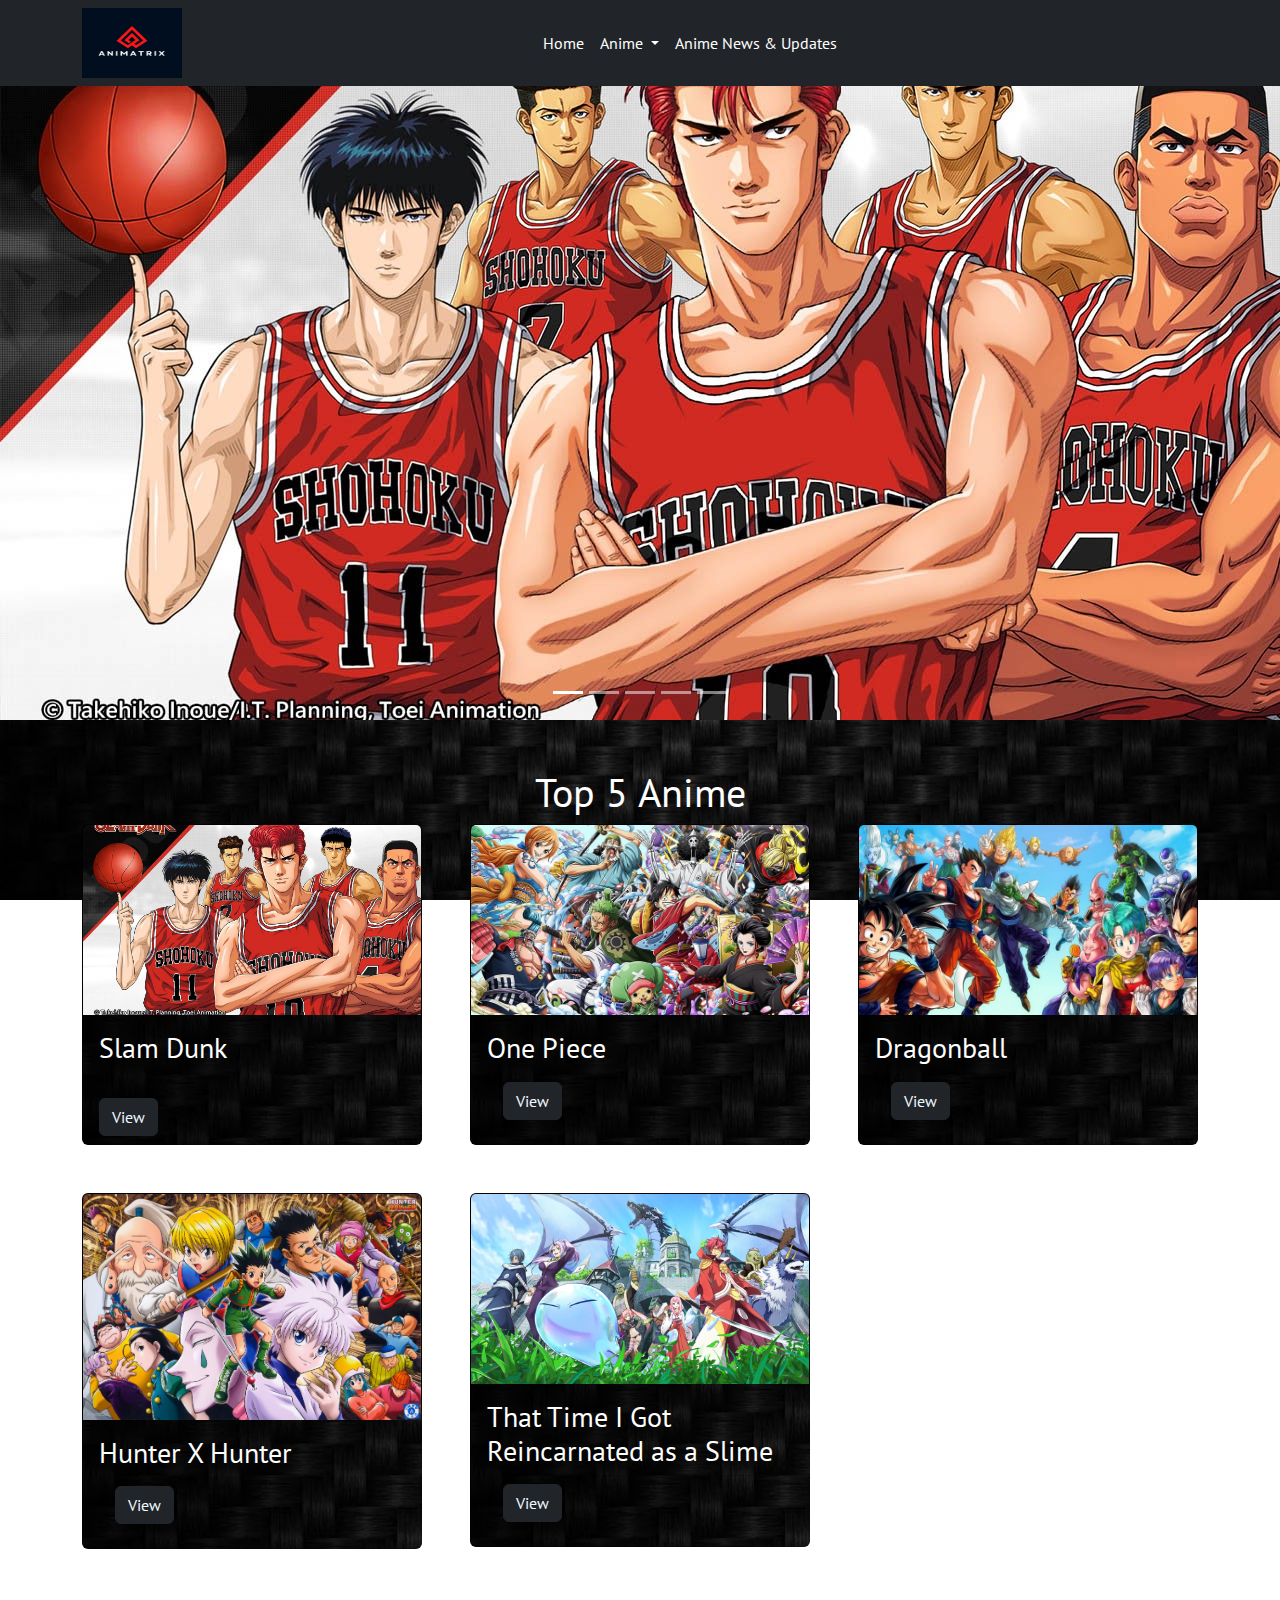
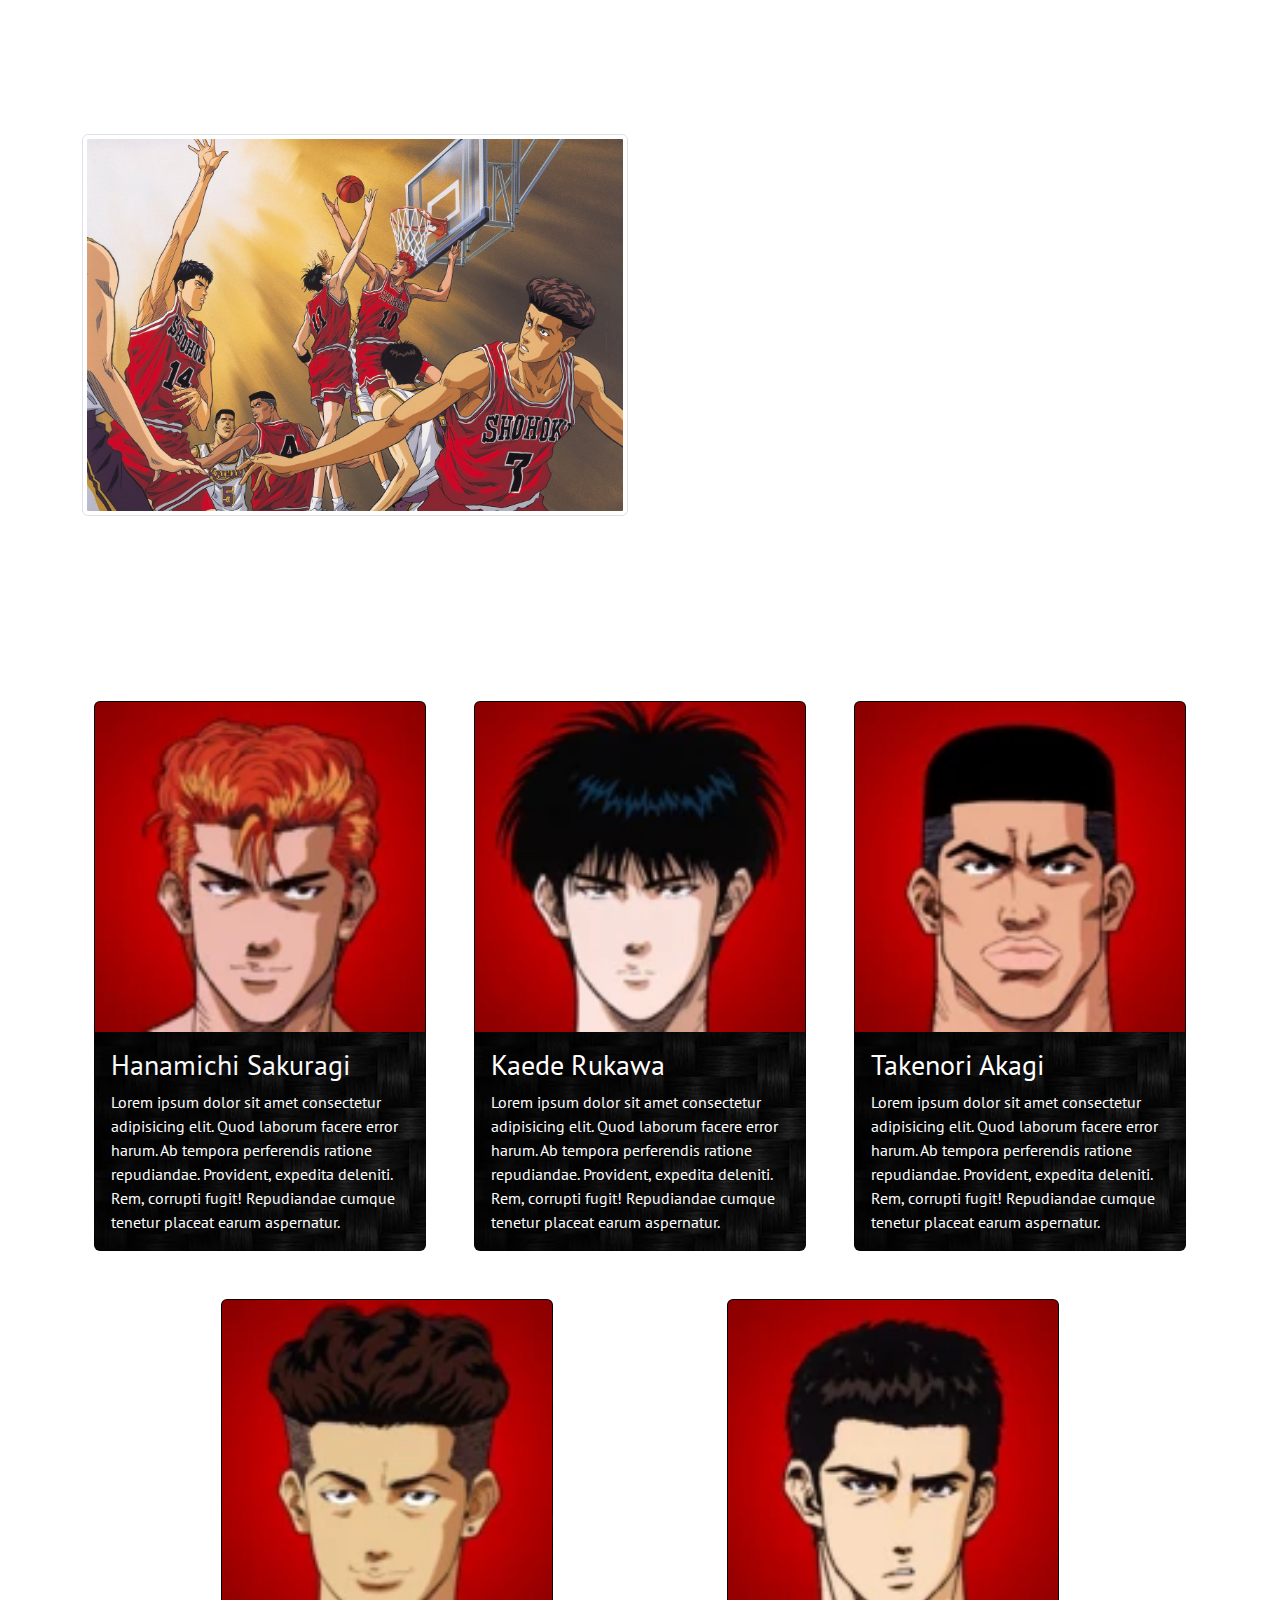
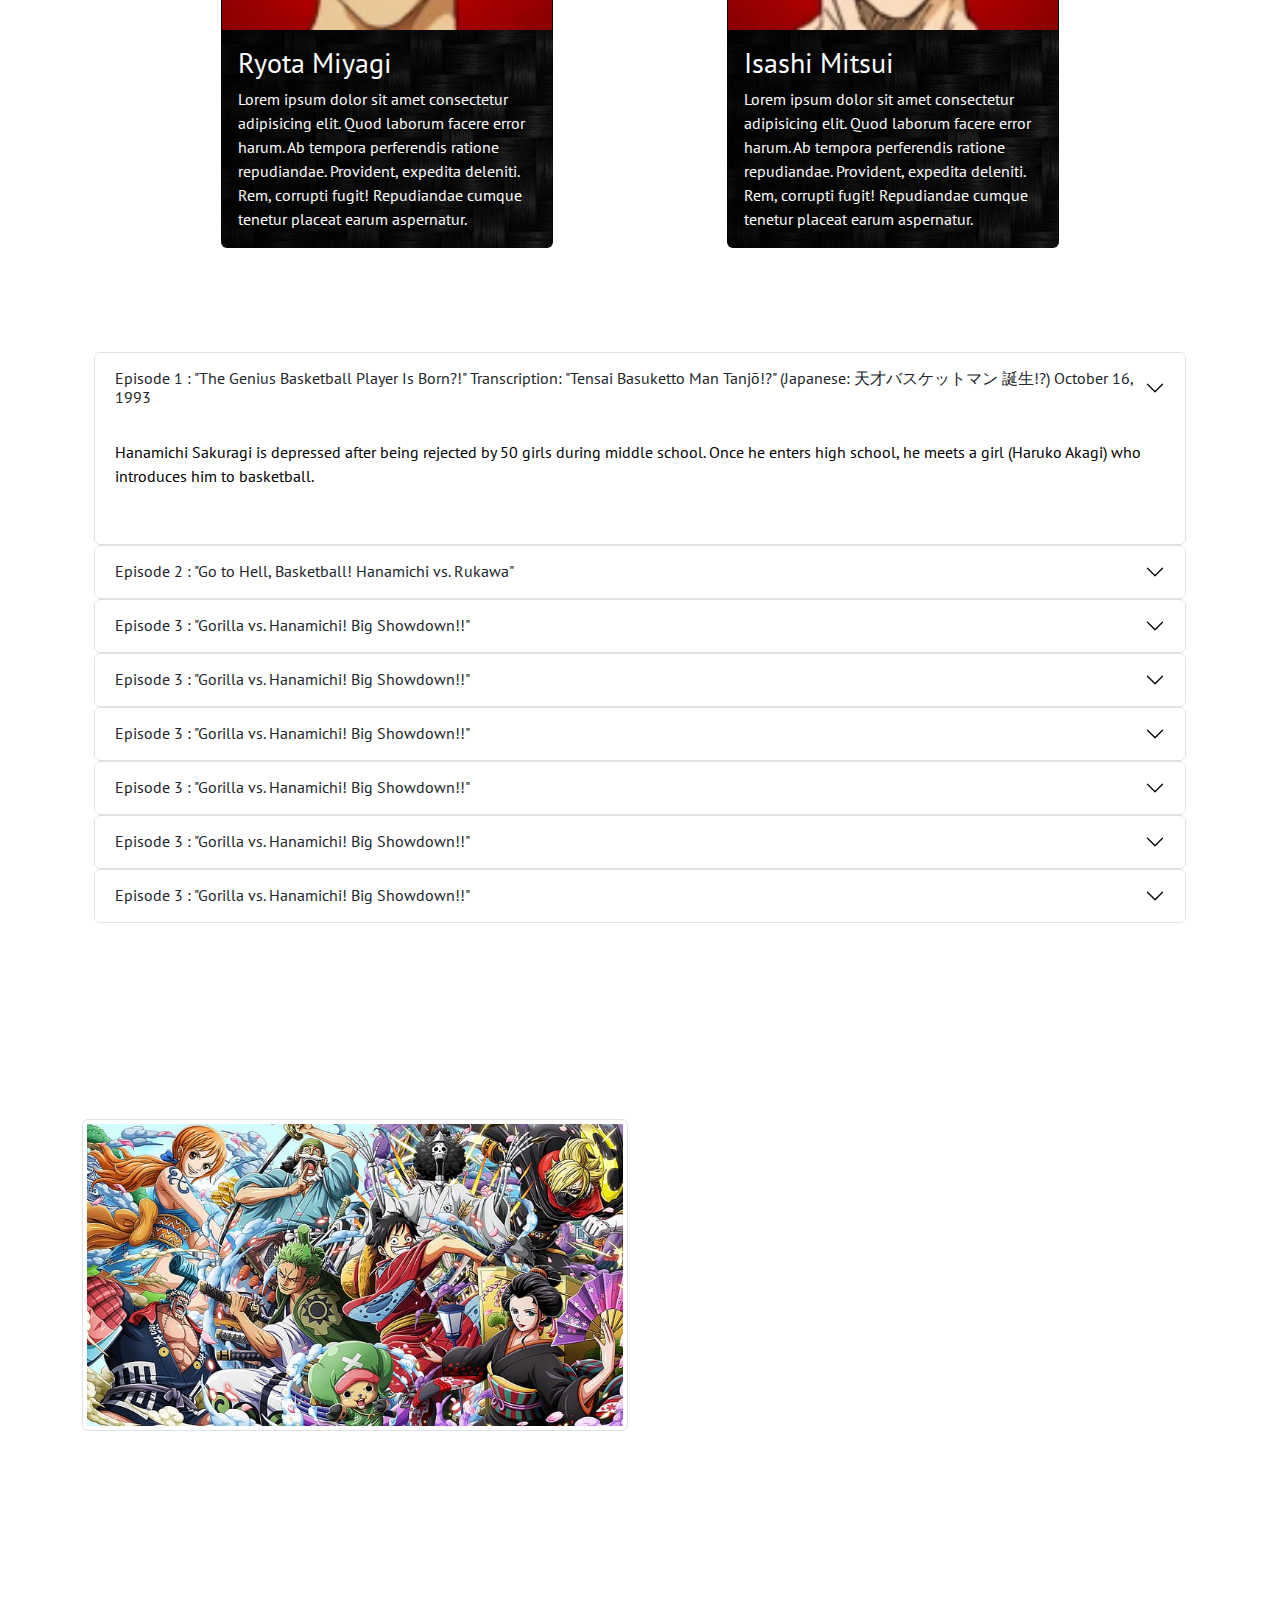
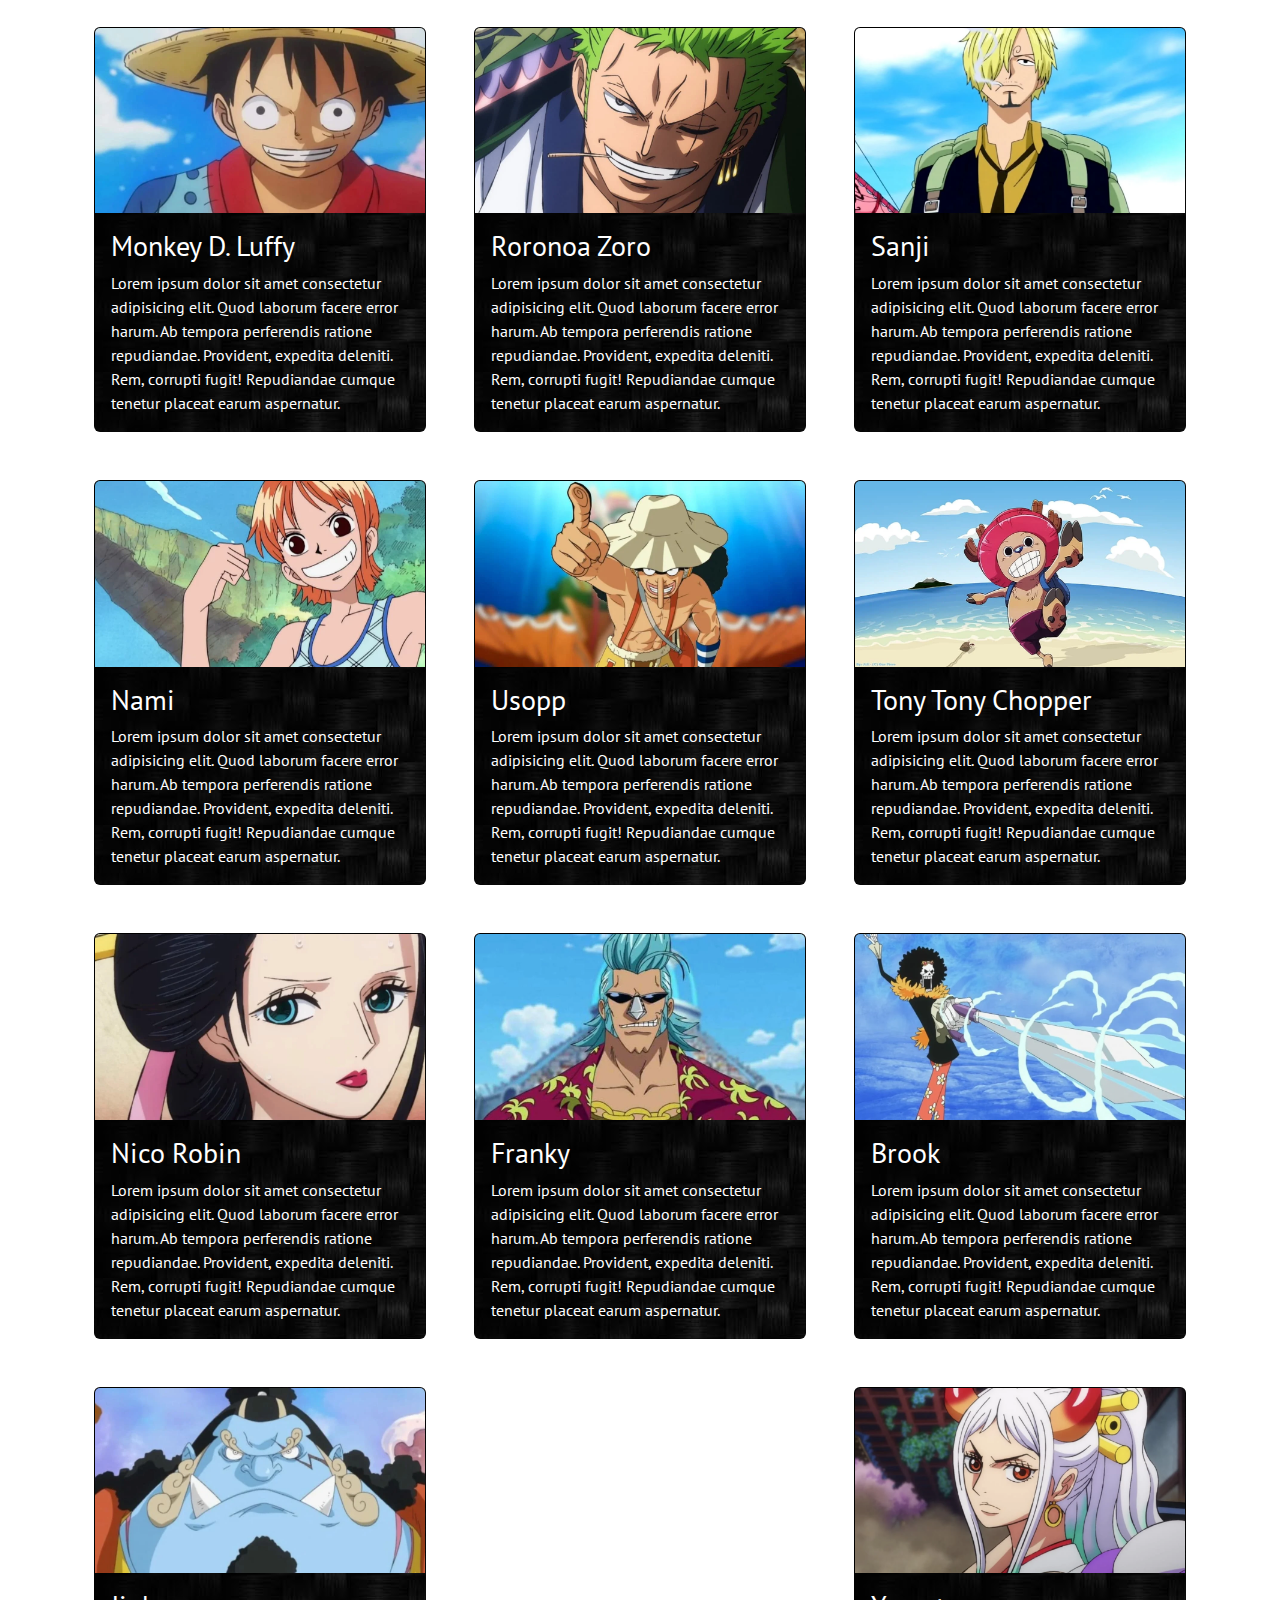
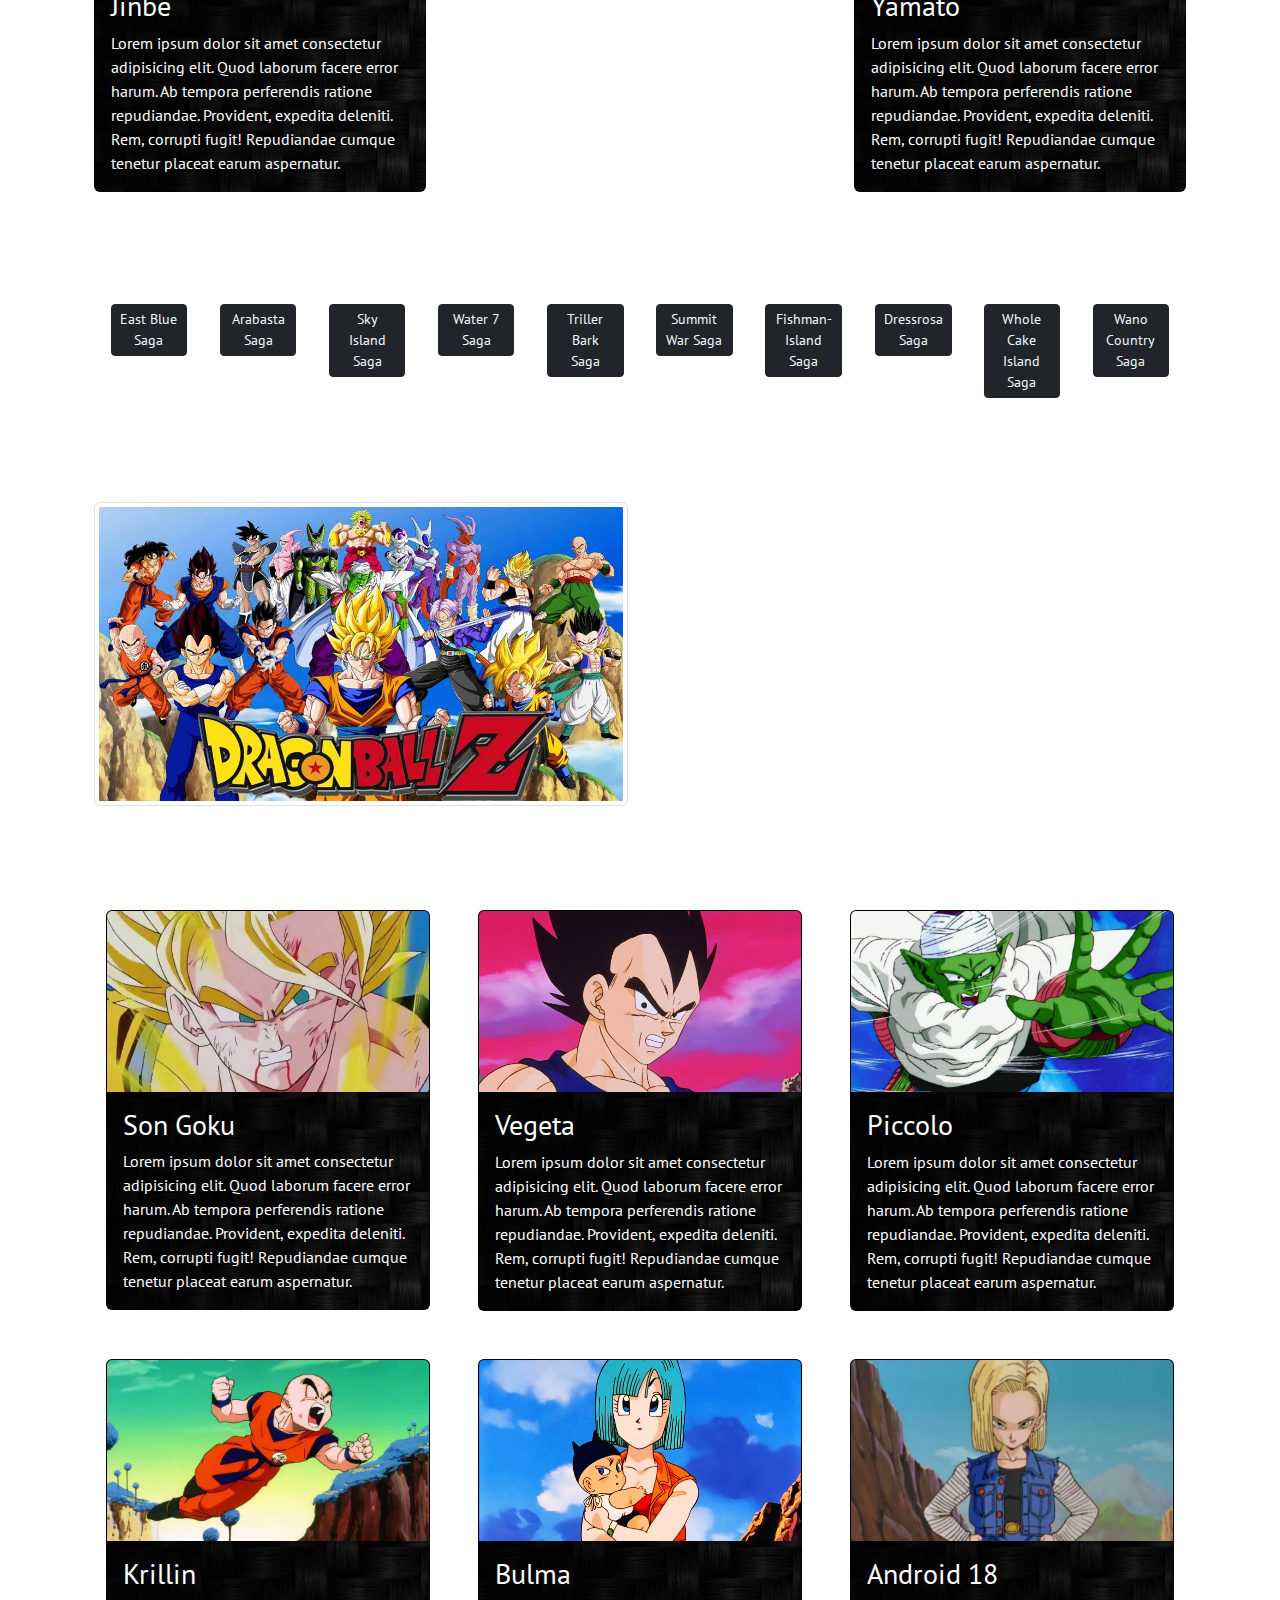
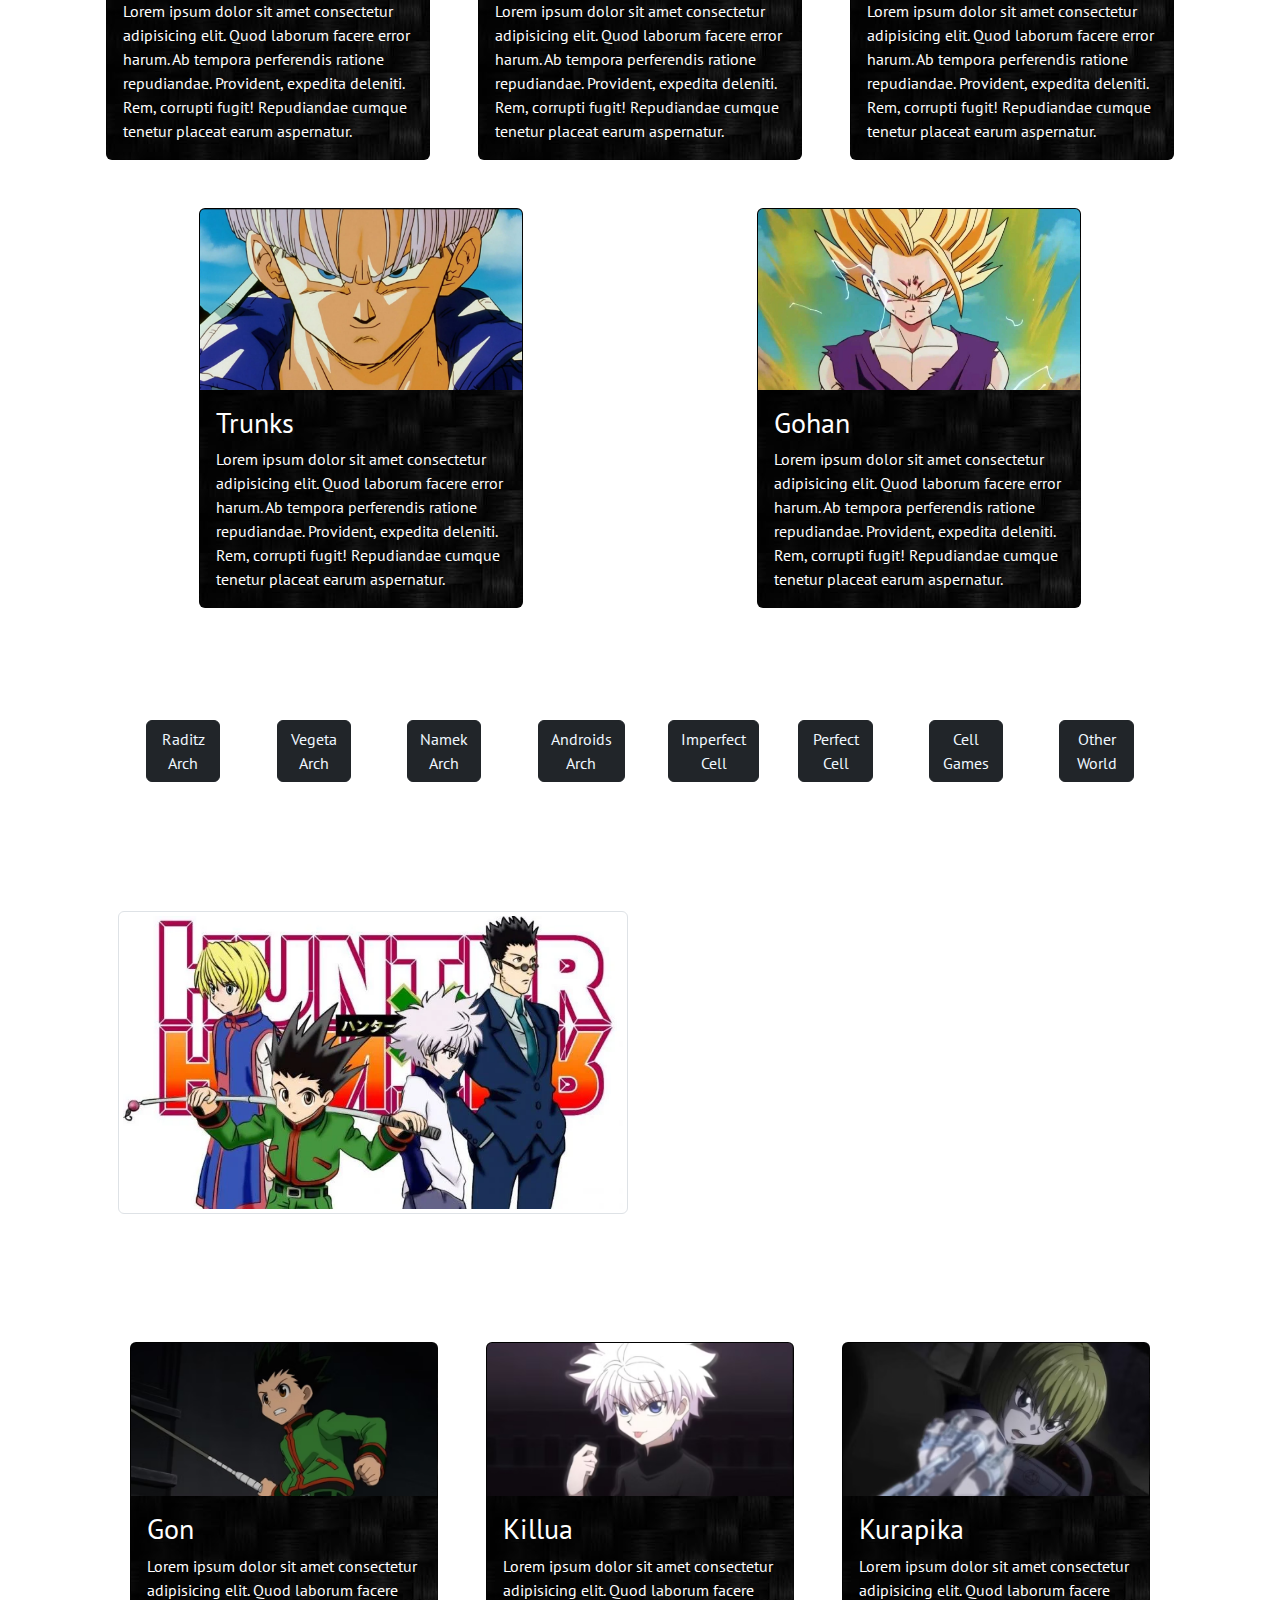
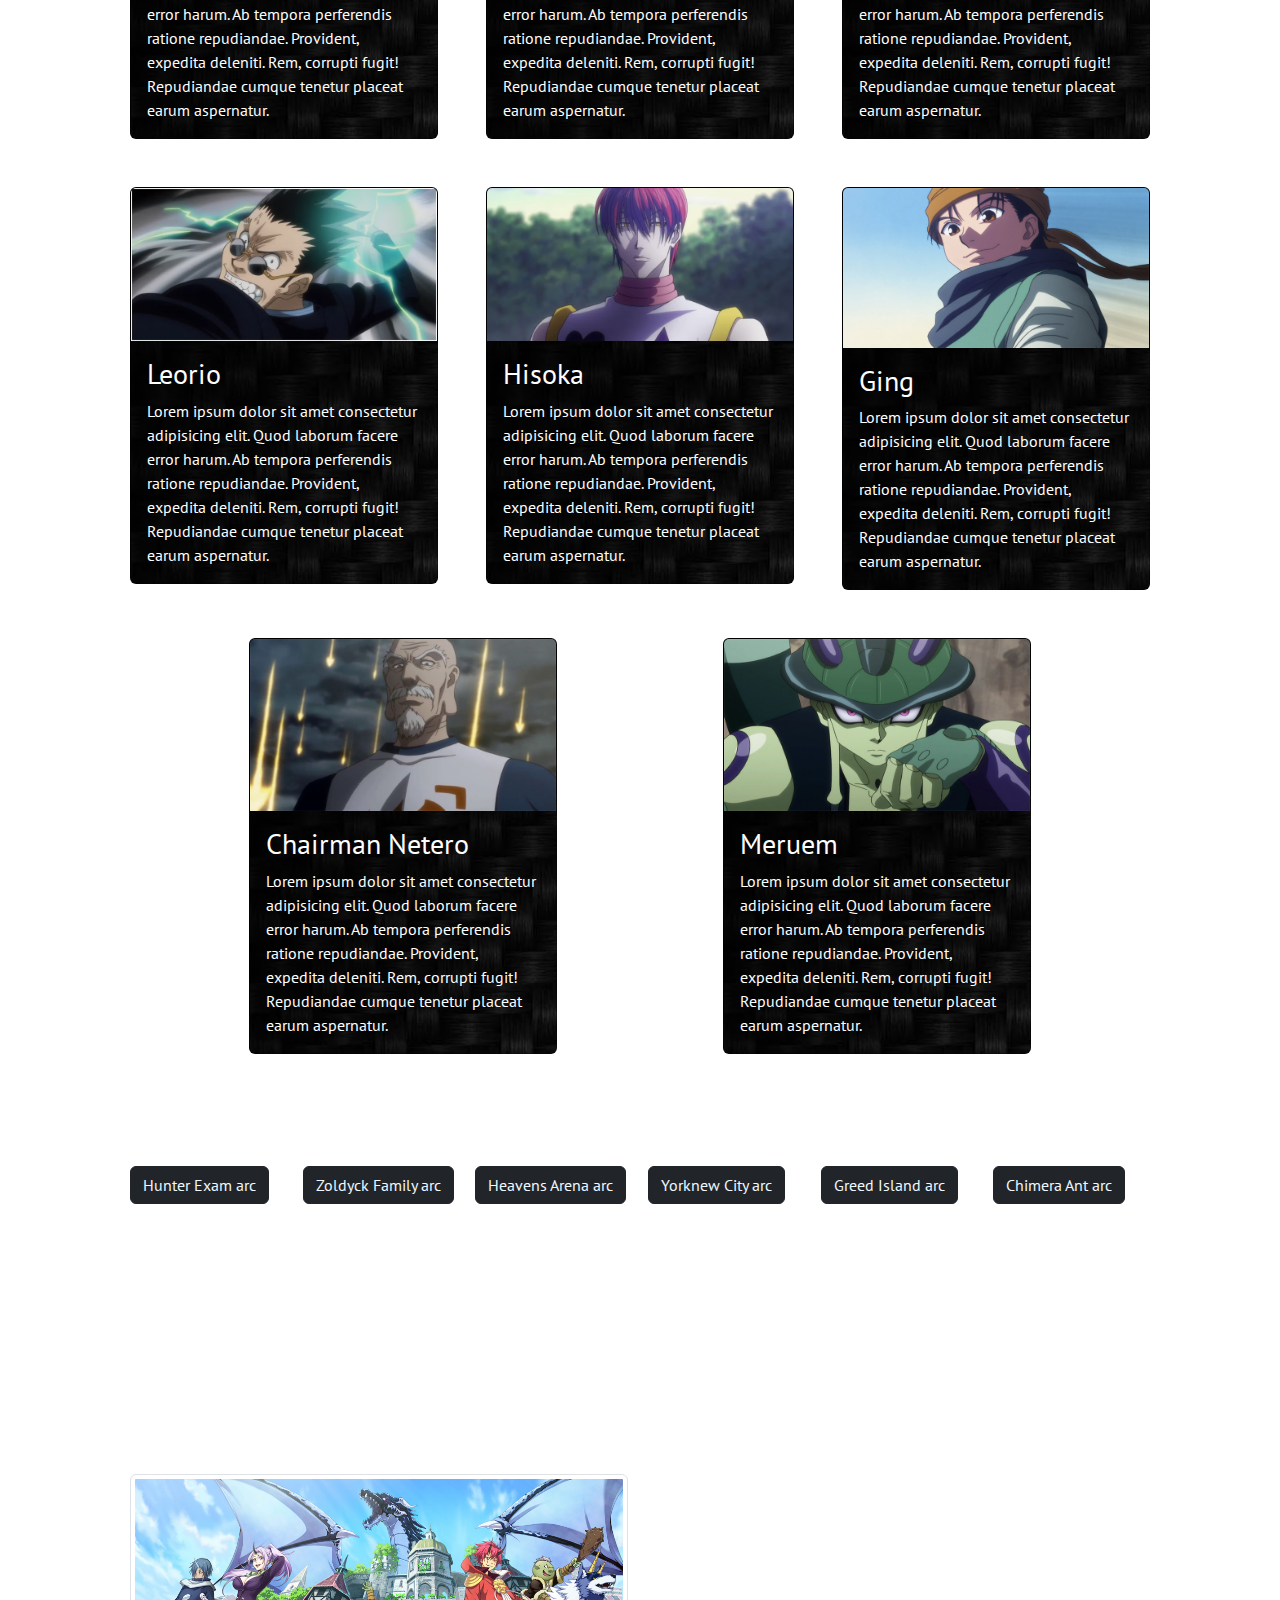
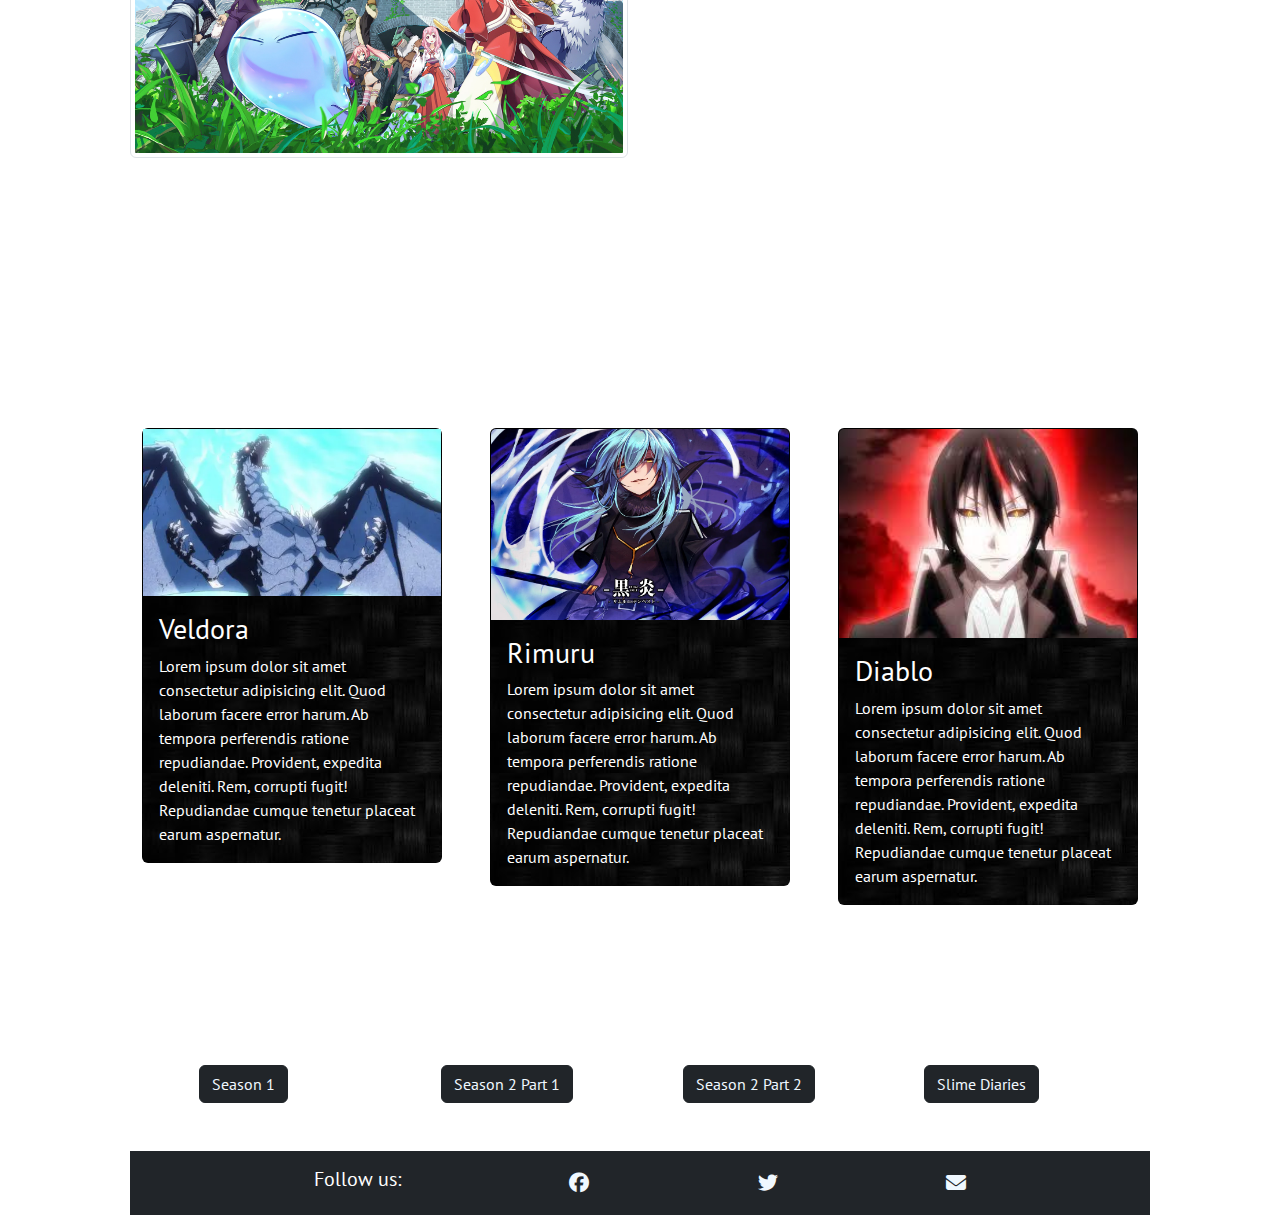
==== commit ec987316: "remove excess divs in Nav section" ====
--- a/index.html
+++ b/index.html
@@ -15,7 +15,7 @@
     <title>My Favorite Anime</title>
   </head>
   <body>
-    <div class="nav">
+
     <nav class="navbar navbar-expand-lg bg-dark fixed-top">
       <div class="container">
       <img src="/Teal Dark Blue Elegant Modern Letter A Rocket Logo.png" alt="" style="height: 70px; width: 100px;">
@@ -71,10 +71,9 @@
       </div>
      
     </nav>
-  <div>
-</div>  
-
-  <div class="container-fluid">
+
+
+
     <div id="carouselSlide" class="carousel slide" data-bs-ride="carousel">
         <div class="carousel-indicators">
           <button data-bs-target="#carouselSlide" data-bs-slide-to="0" class="active"></button>
@@ -1447,7 +1446,7 @@
   
   
   
-      <div class="container bg-dark p-3 mt-5" style="width: 100;" >
+      <div class="container-fluid bg-dark p-3 mt-5" >
   
         <div class="d-flex align-items-center justify-content-evenly text-white">
           <h5>Follow us:</h5>
@@ -1482,6 +1481,6 @@
 
 
 
-  <script src="bootstrap.bundle.js"></script>
+<script src="bootstrap.bundle.js"></script>
 
 </html>
